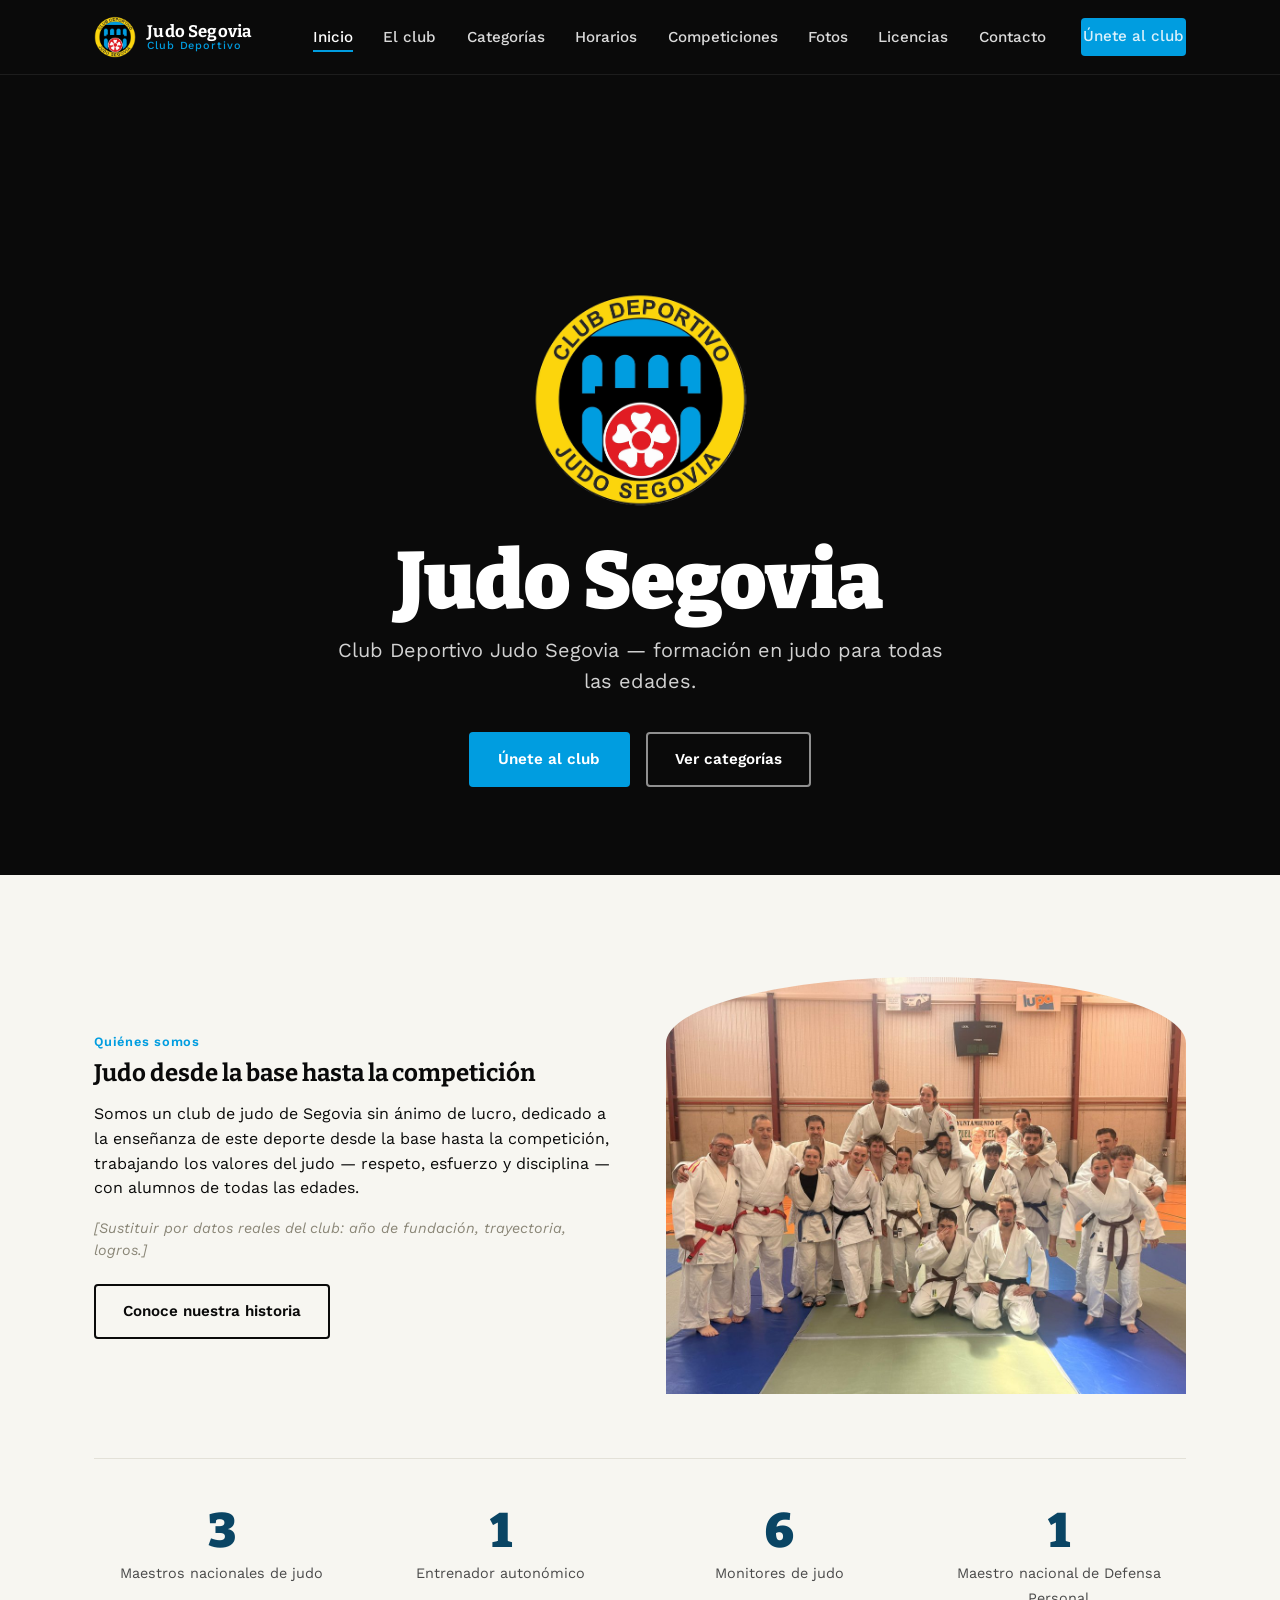
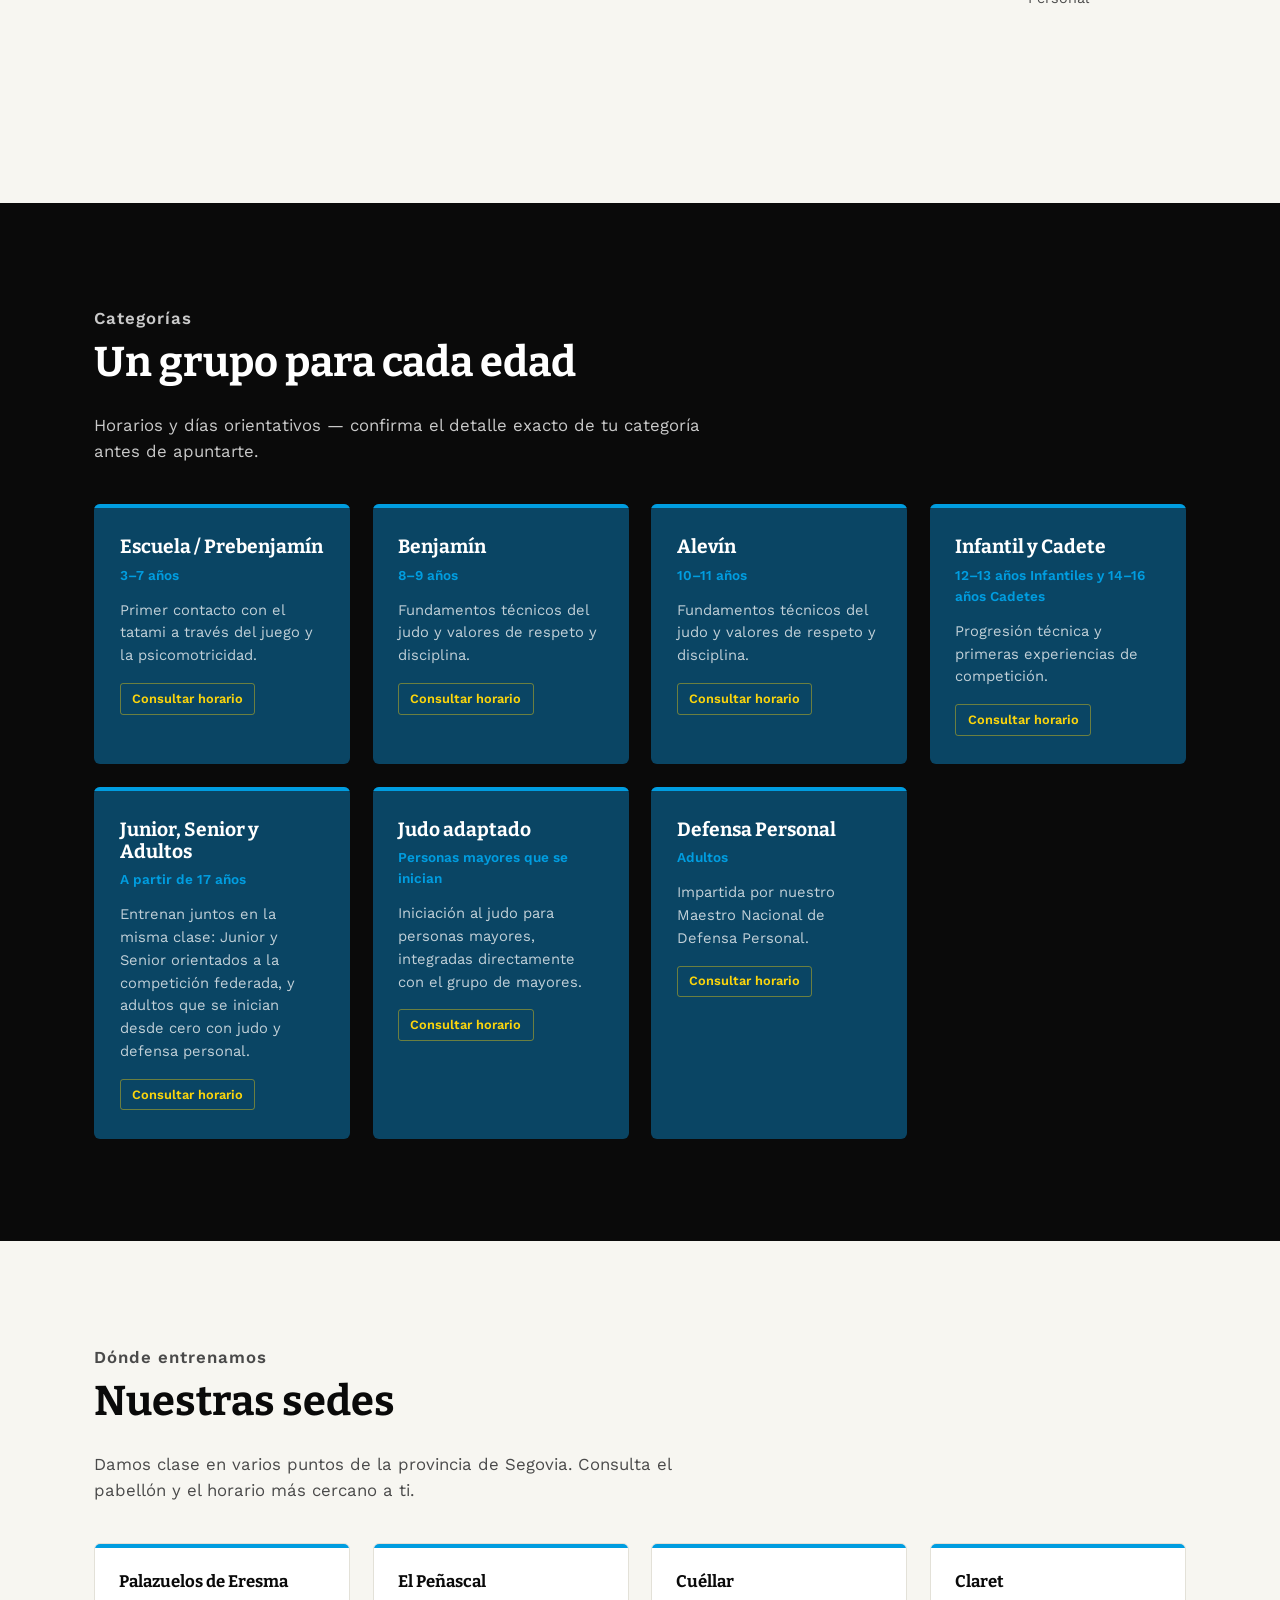
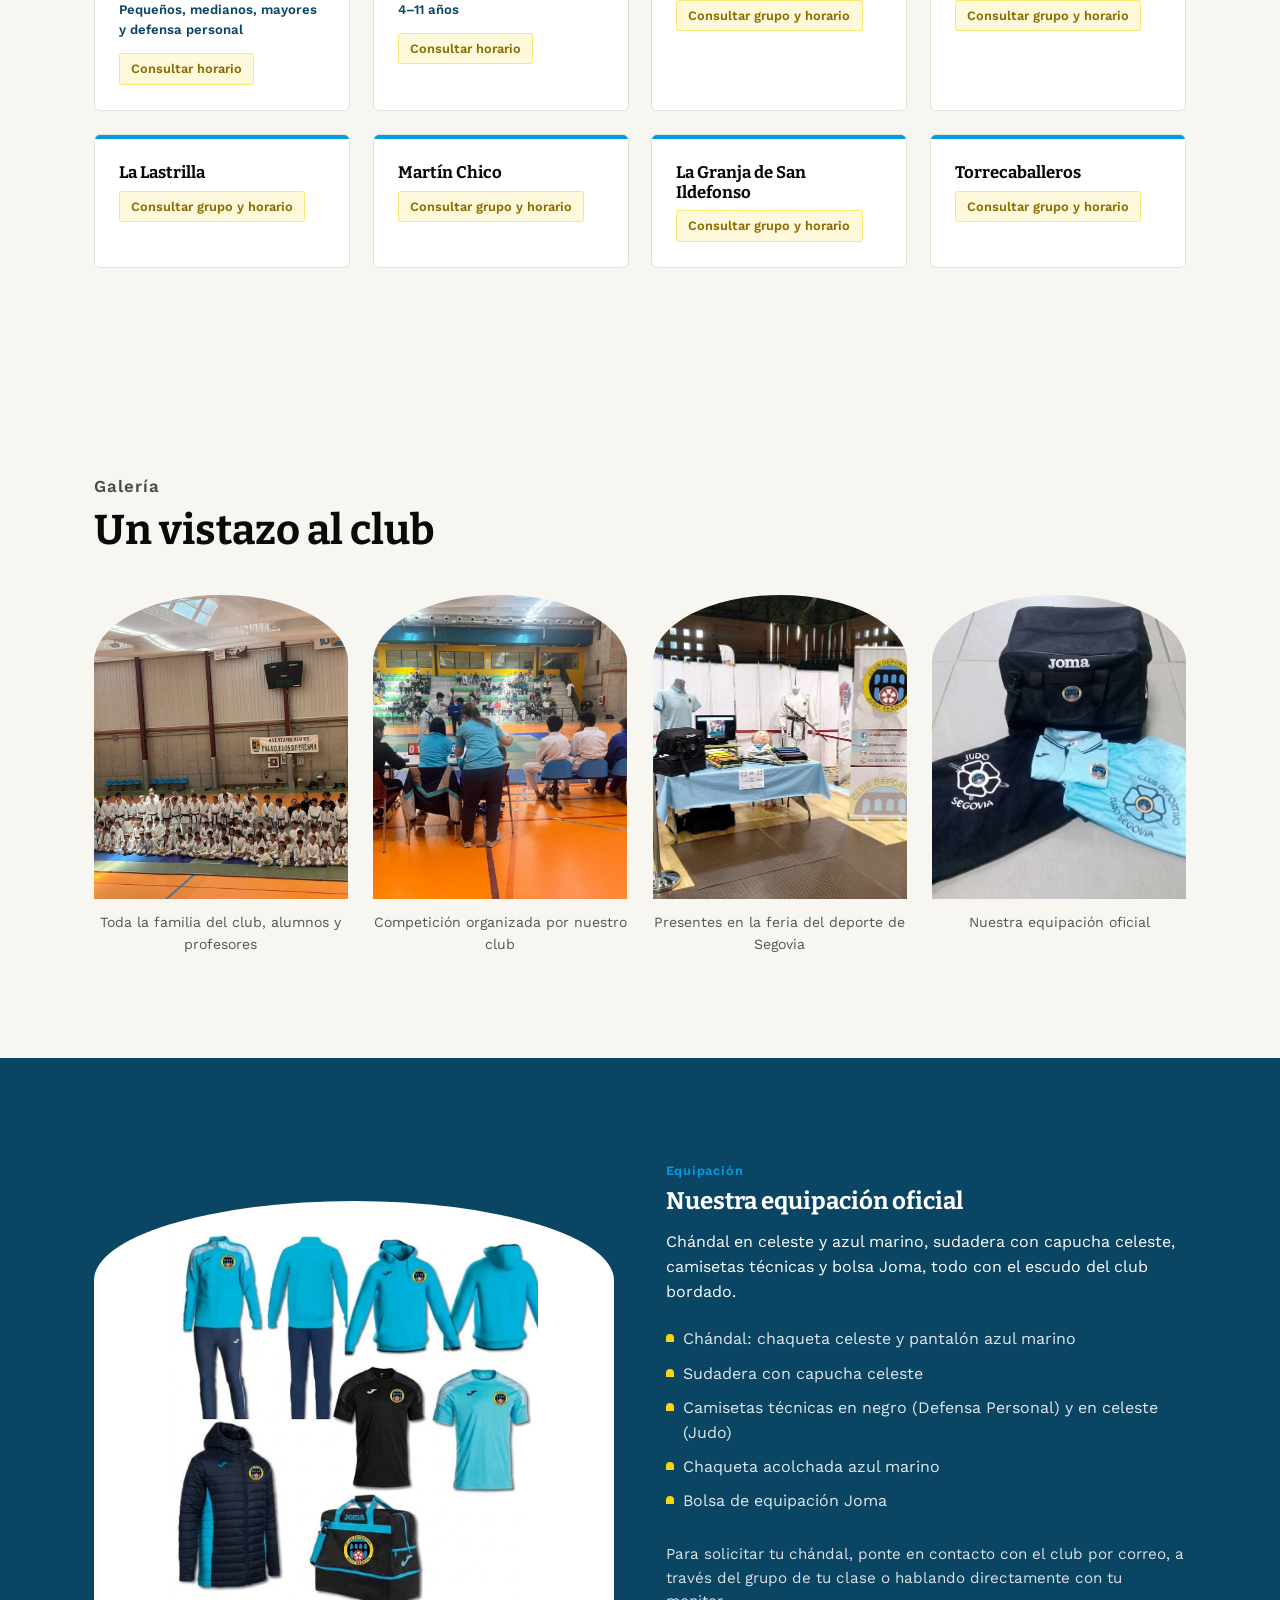
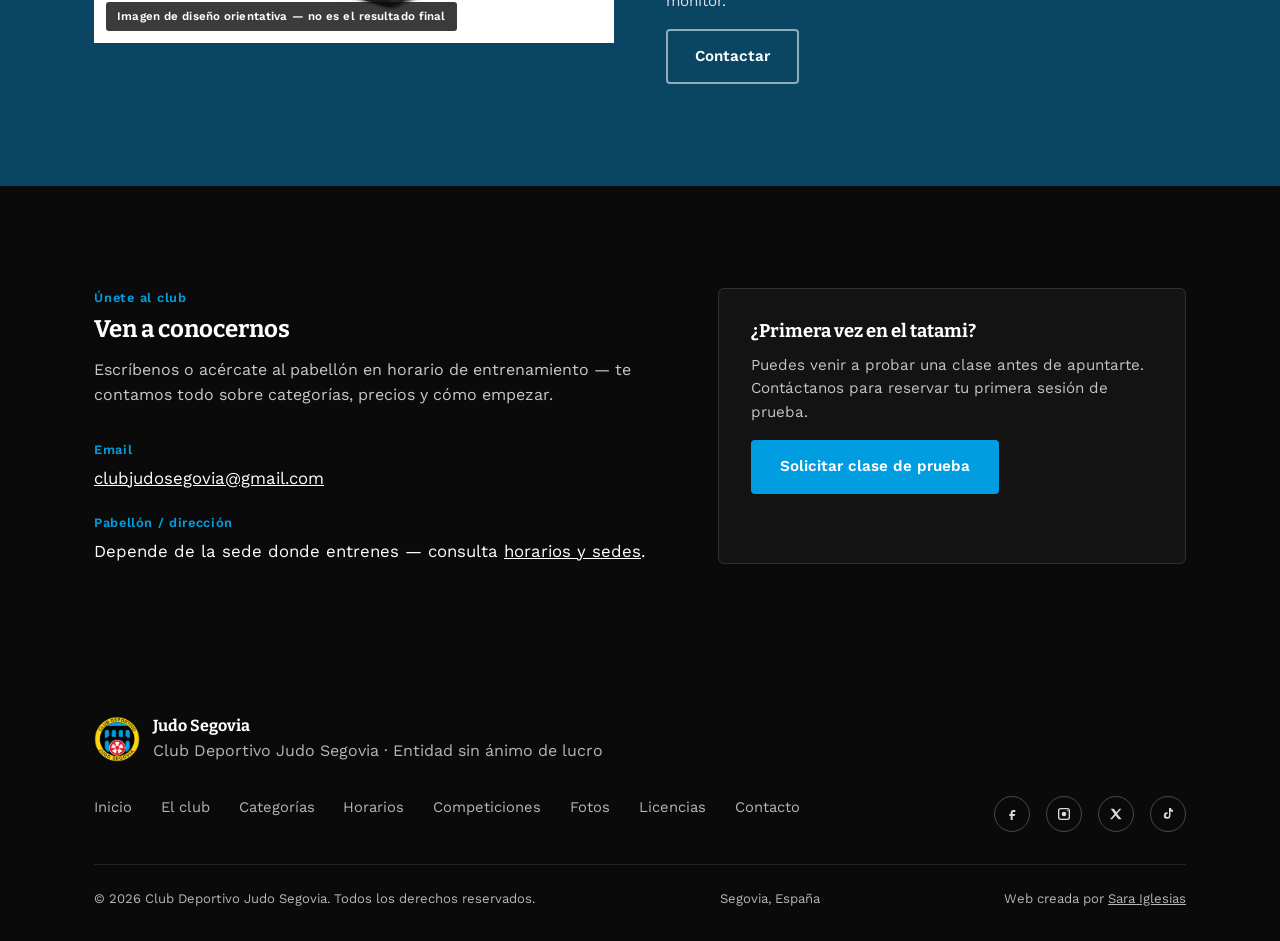
==== index.html @ 237336fc "Primer commit: subida inicial del proyecto" ====
<!doctype html>
<html lang="es">
<head>
<meta charset="UTF-8">
<meta name="viewport" content="width=device-width, initial-scale=1">
<title>Club Deportivo Judo Segovia</title>
<meta name="description" content="Club Deportivo Judo Segovia — formación en judo para todas las edades. Categorías, competiciones y contacto.">
<link rel="icon" type="image/png" href="img/escudo.png">
<link rel="stylesheet" href="css/styles.css">
</head>
<body>

<header class="site-header">
  <div class="container">
    <a href="index.html" class="brand">
      <img src="img/escudo.png" alt="Escudo Club Deportivo Judo Segovia">
      <span class="brand-name">Judo Segovia<small>Club Deportivo</small></span>
    </a>
    <nav class="main-nav" id="main-nav">
      <ul>
        <li><a href="index.html" class="is-active">Inicio</a></li>
        <li><a href="historia.html">El club</a></li>
        <li><a href="index.html#categorias">Categorías</a></li>
        <li><a href="horarios.html">Horarios</a></li>
        <li><a href="competiciones.html">Competiciones</a></li>
        <li><a href="fotos.html">Fotos</a></li>
        <li><a href="licencias.html">Licencias</a></li>
        <li><a href="index.html#contacto">Contacto</a></li>
      </ul>
      <div class="cta-row">
        <a href="index.html#contacto" class="btn btn-primary">Únete al club</a>
      </div>
    </nav>
    <button class="nav-toggle" aria-expanded="false" aria-controls="main-nav" aria-label="Abrir menú">
      <span></span><span></span><span></span>
    </button>
  </div>
</header>

<section class="hero">
  <div class="container">
    <div class="arch-row arch-row--hero">
      <span class="arch"></span><span class="arch"></span><span class="arch"></span>
      <span class="arch"></span><span class="arch"></span><span class="arch"></span><span class="arch"></span>
    </div>
    <img class="hero__crest" src="img/escudo.png" alt="logo Club Deportivo Judo Segovia">
    <h1>Judo Segovia</h1>
    <p class="hero__subtitle">Club Deportivo Judo Segovia — formación en judo para todas las edades.</p>
    <div class="cta-row">
      <a href="#contacto" class="btn btn-primary">Únete al club</a>
      <a href="#categorias" class="btn btn-outline">Ver categorías</a>
    </div>
  </div>
</section>

<section class="bg-paper">
  <div class="container">
    <div class="split">
      <div class="split__text">
        <p class="section-label">Quiénes somos</p>
        <h2>Judo desde la base hasta la competición</h2>
        <p>Somos un club de judo de Segovia sin ánimo de lucro, dedicado a la enseñanza de este deporte desde la base hasta la competición, trabajando los valores del judo — respeto, esfuerzo y disciplina — con alumnos de todas las edades.</p>
        <p style="color:#8a8677; font-size:.9rem;"><em>[Sustituir por datos reales del club: año de fundación, trayectoria, logros.]</em></p>
        <a href="historia.html" class="btn btn-outline-dark">Conoce nuestra historia</a>
      </div>
      <div class="split__media">
        <div class="media-frame">
          <img src="img/mayores.jpeg" alt="Grupo de judokas mayores (+17 años) del club en el tatami">
        </div>
      </div>
    </div>

    <div class="team-stats">
      <div class="team-stats__item">
        <span class="num">3</span>
        <span class="label">Maestros nacionales de judo</span>
      </div>
      <div class="team-stats__item">
        <span class="num">1</span>
        <span class="label">Entrenador autonómico</span>
      </div>
      <div class="team-stats__item">
        <span class="num">6</span>
        <span class="label">Monitores de judo</span>
      </div>
      <div class="team-stats__item">
        <span class="num">1</span>
        <span class="label">Maestro nacional de Defensa Personal</span>
      </div>
    </div>
  </div>
</section>

<div class="bg-paper" style="padding: 0 0 clamp(2rem,5vw,3.5rem);">
  <div class="arch-row arch-row--divider is-built">
    <span class="arch" style="--arch-color:var(--celeste)"></span><span class="arch" style="--arch-color:var(--celeste)"></span>
    <span class="arch" style="--arch-color:var(--celeste)"></span><span class="arch" style="--arch-color:var(--celeste)"></span>
    <span class="arch" style="--arch-color:var(--celeste)"></span><span class="arch" style="--arch-color:var(--celeste)"></span>
    <span class="arch" style="--arch-color:var(--celeste)"></span><span class="arch" style="--arch-color:var(--celeste)"></span>
    <span class="arch" style="--arch-color:var(--celeste)"></span><span class="arch" style="--arch-color:var(--celeste)"></span>
  </div>
</div>

<section class="bg-ink" id="categorias">
  <div class="container">
    <div class="section-head">
      <p class="section-label">Categorías</p>
      <h2>Un grupo para cada edad</h2>
      <p>Horarios y días orientativos — confirma el detalle exacto de tu categoría antes de apuntarte.</p>
    </div>
    <div class="cards-grid">
      <div class="card">
        <h3>Escuela / Prebenjamín</h3>
        <span class="age">3–7 años</span>
        <p>Primer contacto con el tatami a través del juego y la psicomotricidad.</p>
        <a href="horarios.html" class="schedule">Consultar horario</a>
      </div>
      <div class="card">
        <h3>Benjamín</h3>
        <span class="age">8–9 años</span>
        <p>Fundamentos técnicos del judo y valores de respeto y disciplina.</p>
        <a href="horarios.html" class="schedule">Consultar horario</a>
      </div>
      <div class="card">
        <h3>Alevín</h3>
        <span class="age">10–11 años</span>
        <p>Fundamentos técnicos del judo y valores de respeto y disciplina.</p>
        <a href="horarios.html" class="schedule">Consultar horario</a>
      </div>
      <div class="card">
        <h3>Infantil y Cadete</h3>
        <span class="age">12–13 años Infantiles y 14–16 años Cadetes</span>
        <p>Progresión técnica y primeras experiencias de competición.</p>
        <a href="horarios.html" class="schedule">Consultar horario</a>
      </div>
      <div class="card">
        <h3>Junior, Senior y Adultos</h3>
        <span class="age">A partir de 17 años</span>
        <p>Entrenan juntos en la misma clase: Junior y Senior orientados a la competición federada, y adultos que se inician desde cero con judo y defensa personal.</p>
        <a href="horarios.html" class="schedule">Consultar horario</a>
      </div>
      <div class="card">
        <h3>Judo adaptado</h3>
        <span class="age">Personas mayores que se inician</span>
        <p>Iniciación al judo para personas mayores, integradas directamente con el grupo de mayores.</p>
        <a href="horarios.html" class="schedule">Consultar horario</a>
      </div>
      <div class="card">
        <h3>Defensa Personal</h3>
        <span class="age">Adultos</span>
        <p>Impartida por nuestro Maestro Nacional de Defensa Personal.</p>
        <a href="horarios.html" class="schedule">Consultar horario</a>
      </div>
    </div>
  </div>
</section>

<section class="bg-paper" id="sedes">
  <div class="container">
    <div class="section-head">
      <p class="section-label">Dónde entrenamos</p>
      <h2>Nuestras sedes</h2>
      <p>Damos clase en varios puntos de la provincia de Segovia. Consulta el pabellón y el horario más cercano a ti.</p>
    </div>
    <div class="cards-grid">
      <div class="venue-card">
        <h3>Palazuelos de Eresma</h3>
        <span class="age">Pequeños, medianos, mayores y defensa personal</span>
        <a href="horarios.html" class="schedule schedule--light">Consultar horario</a>
      </div>
      <div class="venue-card">
        <h3>El Peñascal</h3>
        <span class="age">4–11 años </span>
        <a href="horarios.html" class="schedule schedule--light">Consultar horario</a>
      </div>
      <div class="venue-card">
        <h3>Cuéllar</h3>
        <a href="horarios.html" class="schedule schedule--light">Consultar grupo y horario</a>
      </div>
      <div class="venue-card">
        <h3>Claret</h3>
        <a href="horarios.html" class="schedule schedule--light">Consultar grupo y horario</a>
      </div>
      <div class="venue-card">
        <h3>La Lastrilla</h3>
        <a href="horarios.html" class="schedule schedule--light">Consultar grupo y horario</a>
      </div>
      <div class="venue-card">
        <h3>Martín Chico</h3>
        <a href="horarios.html" class="schedule schedule--light">Consultar grupo y horario</a>
      </div>
      <div class="venue-card">
        <h3>La Granja de San Ildefonso</h3>
        <a href="horarios.html" class="schedule schedule--light">Consultar grupo y horario</a>
      </div>
      <div class="venue-card">
        <h3>Torrecaballeros</h3>
        <a href="horarios.html" class="schedule schedule--light">Consultar grupo y horario</a>
      </div>
    </div>
  </div>
</section>

<section class="bg-paper">
  <div class="container">
    <div class="section-head">
      <p class="section-label">Galería</p>
      <h2>Un vistazo al club</h2>
    </div>
    <div class="gallery-grid">
      <div class="gallery-item">
        <figure>
          <div class="media-frame">
            <img src="img/familia.jpg" alt="Foto de familia con todos los alumnos y profesores del club en el tatami">
          </div>
          <figcaption>Toda la familia del club, alumnos y profesores</figcaption>
        </figure>
      </div>
      <div class="gallery-item">
        <figure>
          <div class="media-frame">
            <img src="img/competiciones.jpeg" alt="Competición de judo organizada por el club, con mesa de anotadores y competidores en el tatami">
          </div>
          <figcaption>Competición organizada por nuestro club</figcaption>
        </figure>
      </div>
      <div class="gallery-item">
        <figure>
          <div class="media-frame">
            <img src="img/stand.jpg" alt="Stand del Club Deportivo Judo Segovia en una feria de deporte">
          </div>
          <figcaption>Presentes en la feria del deporte de Segovia</figcaption>
        </figure>
      </div>
      <div class="gallery-item">
        <figure>
          <div class="media-frame">
            <img src="img/equipacion2.jpg" alt="Bolsa Joma, sudadera, polo y camiseta de la equipación oficial del club">
          </div>
          <figcaption>Nuestra equipación oficial</figcaption>
        </figure>
      </div>
    </div>
  </div>
</section>

<section class="bg-celeste-dark" id="equipacion">
  <div class="container">
    <div class="equipment">
      <div class="media-frame">
        <img src="img/equipacion.jpg" alt="Diseño orientativo de la equipación oficial del club: chándal, sudadera con capucha, camisetas, chaqueta acolchada y bolsa">
        <span class="media-badge">Imagen de diseño orientativa — no es el resultado final</span>
      </div>
      <div>
        <p class="section-label">Equipación</p>
        <h2>Nuestra equipación oficial</h2>
        <p>Chándal en celeste y azul marino, sudadera con capucha celeste, camisetas técnicas y bolsa Joma, todo con el escudo del club bordado.</p>
        <ul>
          <li>Chándal: chaqueta celeste y pantalón azul marino</li>
          <li>Sudadera con capucha celeste</li>
          <li>Camisetas técnicas en negro (Defensa Personal) y en celeste (Judo)</li>
          <li>Chaqueta acolchada azul marino</li>
          <li>Bolsa de equipación Joma</li>
        </ul>
        <p style="color:rgba(255,255,255,.85); font-size:.95rem;">Para solicitar tu chándal, ponte en contacto con el club por correo, a través del grupo de tu clase o hablando directamente con tu monitor.</p>
        <a href="#contacto" class="btn btn-outline">Contactar</a>
      </div>
    </div>
  </div>
</section>

<section class="bg-ink" id="contacto">
  <div class="container">
    <div class="contact-grid">
      <div>
        <p class="section-label">Únete al club</p>
        <h2>Ven a conocernos</h2>
        <p style="color:rgba(255,255,255,.78); margin-bottom:2rem;">Escríbenos o acércate al pabellón en horario de entrenamiento — te contamos todo sobre categorías, precios y cómo empezar.</p>
        <dl class="contact-list">
          <div>
            <dt>Email</dt>
            <dd><a href="mailto:clubjudosegovia@gmail.com">clubjudosegovia@gmail.com</a></dd>
          </div>
          <!--<div>
            <dt>Teléfono</dt>
            <dd><span class="placeholder-value">[añadir teléfono real]</span></dd>
          </div>-->
          <div>
            <dt>Pabellón / dirección</dt>
            <dd>Depende de la sede donde entrenes — consulta <a href="horarios.html">horarios y sedes</a>.</dd>
          </div>
        </dl>
      </div>
      <div class="contact-panel">
        <h3>¿Primera vez en el tatami?</h3>
        <p>Puedes venir a probar una clase antes de apuntarte. Contáctanos para reservar tu primera sesión de prueba.</p>
        <a href="mailto:clubjudosegovia@gmail.com?subject=Solicitud%20de%20clase%20de%20prueba" class="btn btn-primary">Solicitar clase de prueba</a>
      </div>
    </div>
  </div>
</section>

<footer class="site-footer">
  <div class="container">
    <div class="footer-top">
      <div class="footer-brand">
        <img src="img/escudo.png" alt="Escudo Club Deportivo Judo Segovia">
        <div>
          <strong>Judo Segovia</strong>
          <span>Club Deportivo Judo Segovia · Entidad sin ánimo de lucro</span>
        </div>
      </div>
      <nav class="footer-nav">
        <a href="index.html">Inicio</a>
        <a href="historia.html">El club</a>
        <a href="index.html#categorias">Categorías</a>
        <a href="horarios.html">Horarios</a>
        <a href="competiciones.html">Competiciones</a>
        <a href="fotos.html">Fotos</a>
        <a href="licencias.html">Licencias</a>
        <a href="index.html#contacto">Contacto</a>
      </nav>
      <div class="footer-social">
        <a href="https://www.facebook.com/judosegovia/?locale=es_ES" aria-label="Facebook" target="_blank" rel="noopener">
          <svg viewBox="0 0 24 24"><path d="M14 9h3V6h-3c-2.2 0-4 1.8-4 4v2H8v3h2v6h3v-6h3l1-3h-4v-2c0-.6.4-1 1-1Z"/></svg>
        </a>
        <a href="https://www.instagram.com/judoclubsegovia/" aria-label="Instagram" target="_blank" rel="noopener">
          <svg viewBox="0 0 24 24"><path d="M12 8.5a3.5 3.5 0 1 0 0 7 3.5 3.5 0 0 0 0-7ZM7 3h10a4 4 0 0 1 4 4v10a4 4 0 0 1-4 4H7a4 4 0 0 1-4-4V7a4 4 0 0 1 4-4Zm0 2a2 2 0 0 0-2 2v10a2 2 0 0 0 2 2h10a2 2 0 0 0 2-2V7a2 2 0 0 0-2-2H7Zm10.2 1.3a1 1 0 1 1 0 2 1 1 0 0 1 0-2Z"/></svg>
        </a>
        <a href="#" aria-label="X (Twitter)" title="[añadir enlace real de X]">
          <svg viewBox="0 0 24 24"><path d="M4 4h4.6l4 5.4L17 4h3l-6.4 7.6L20.4 20h-4.6l-4.4-5.9L6 20H3l6.8-8.1L4 4Z"/></svg>
        </a>
        <a href="#" aria-label="TikTok" title="[añadir enlace real de TikTok]">
          <svg viewBox="0 0 24 24"><path d="M14 3h2.5c.2 1.6 1.4 2.9 3 3.2V9c-1.4 0-2.7-.4-3.8-1.1v6.4a5 5 0 1 1-4.3-5v2.6a2.4 2.4 0 1 0 2.1 2.4V3Z"/></svg>
        </a>
      </div>
    </div>
    <div class="footer-bottom">
      <span>&copy; 2026 Club Deportivo Judo Segovia. Todos los derechos reservados.</span>
      <span>Segovia, España</span>
      <span>Web creada por <a href="https://www.linkedin.com/in/sara-iglesias-de-lucas-a85a47242/" target="_blank" rel="noopener">Sara Iglesias</a></span>
    </div>
  </div>
</footer>

<script src="js/main.js"></script>
</body>
</html>
---- css/styles.css ----
/* ==========================================================================
    Club Deportivo Judo Segovia — hoja de estilos
   ========================================================================== */

@import url('https://fonts.googleapis.com/css2?family=Bitter:wght@500;700;900&family=Work+Sans:wght@400;500;600&display=swap');

:root {
  --ink: #0A0A0A;
  --celeste: #009DE0;
  --celeste-dark: #0A4564;
  --gold: #FCD50C;
  --red: #E11C23;
  --paper: #F7F6F1;
  --white: #FFFFFF;

  --font-head: 'Bitter', Georgia, serif;
  --font-body: 'Work Sans', -apple-system, Segoe UI, sans-serif;

  --container: 1140px;
  --gap: clamp(1.5rem, 4vw, 4rem);
}

* { box-sizing: border-box; }
html { scroll-behavior: smooth; }

body {
  margin: 0;
  font-family: var(--font-body);
  color: var(--ink);
  background: var(--paper);
  line-height: 1.55;
  -webkit-font-smoothing: antialiased;
}

img { max-width: 100%; display: block; }

h1, h2, h3 {
  font-family: var(--font-head);
  font-weight: 700;
  line-height: 1.15;
  margin: 0 0 .6em;
}

p { margin: 0 0 1em; }

a { color: inherit; }

.container {
  width: 100%;
  max-width: var(--container);
  margin: 0 auto;
  padding: 0 1.5rem;
}

.visually-hidden {
  position: absolute;
  width: 1px; height: 1px;
  overflow: hidden;
  clip: rect(0 0 0 0);
  white-space: nowrap;
}

section { padding: clamp(3.5rem, 8vw, 6.5rem) 0; }

.section-label {
  font-family: var(--font-body);
  font-weight: 600;
  font-size: .8rem;
  letter-spacing: .06em;
  color: var(--celeste);
  margin: 0 0 .5rem;
}
.bg-ink .section-label { color: var(--celeste); }

.section-head {
  max-width: 640px;
  margin-bottom: 2.5rem;
}
.section-head h2 { font-size: clamp(1.9rem, 3.4vw, 2.6rem); }
.section-head p { color: #4a4a4a; font-size: 1.05rem; }
.bg-ink .section-head p, .bg-celeste-dark .section-head p { color: rgba(255,255,255,.78); }

/* ---------- Backgrounds ---------- */
.bg-ink { background: var(--ink); color: var(--white); }
.bg-paper { background: var(--paper); color: var(--ink); }
.bg-celeste-dark { background: var(--celeste-dark); color: var(--white); }

/* ---------- Buttons ---------- */
.btn {
  display: inline-flex;
  align-items: center;
  justify-content: center;
  gap: .5rem;
  font-family: var(--font-body);
  font-weight: 600;
  font-size: .95rem;
  padding: .85rem 1.7rem;
  border-radius: 4px;
  border: 2px solid transparent;
  text-decoration: none;
  cursor: pointer;
  transition: background-color .2s ease, color .2s ease, border-color .2s ease;
}
.btn-primary {
  background: var(--celeste);
  color: var(--white);
}
.btn-primary:hover { background: #0086c2; }

.btn-outline {
  background: transparent;
  border-color: rgba(255,255,255,.55);
  color: var(--white);
}
.btn-outline:hover { border-color: var(--white); background: rgba(255,255,255,.08); }

.btn-outline-dark {
  background: transparent;
  border-color: var(--ink);
  color: var(--ink);
}
.btn-outline-dark:hover { background: var(--ink); color: var(--white); }

.cta-row {
  display: flex;
  gap: 1rem;
  flex-wrap: wrap;
}

/* ==========================================================================
    Header
   ========================================================================== */
.site-header {
  position: sticky;
  top: 0;
  z-index: 100;
  background: var(--ink);
  border-bottom: 1px solid rgba(255,255,255,.08);
}
.site-header .container {
  display: flex;
  align-items: center;
  justify-content: space-between;
  height: 74px;
}
.brand {
  display: flex;
  align-items: center;
  gap: .7rem;
  text-decoration: none;
  color: var(--white);
}
.brand img { width: 42px; height: 42px; }
.brand-name {
  font-family: var(--font-head);
  font-weight: 700;
  font-size: 1.05rem;
  line-height: 1.1;
  letter-spacing: .01em;
}
.brand-name small {
  display: block;
  font-family: var(--font-body);
  font-weight: 500;
  font-size: .68rem;
  color: var(--celeste);
  letter-spacing: .08em;
}

.main-nav { display: flex; align-items: center; gap: 2.2rem; }
.main-nav ul {
  display: flex;
  gap: 1.9rem;
  list-style: none;
  margin: 0; padding: 0;
}
.main-nav a {
  text-decoration: none;
  color: rgba(255,255,255,.85);
  font-weight: 500;
  font-size: .95rem;
  padding: .3rem 0;
  border-bottom: 2px solid transparent;
  transition: color .2s ease, border-color .2s ease;
}
.main-nav a:hover, .main-nav a.is-active { color: var(--white); border-color: var(--celeste); }

.nav-toggle {
  display: none;
  flex-direction: column;
  justify-content: center;
  gap: 5px;
  width: 40px; height: 40px;
  background: transparent;
  border: none;
  cursor: pointer;
}
.nav-toggle span {
  display: block;
  width: 24px; height: 2px;
  background: var(--white);
  transition: transform .25s ease, opacity .25s ease;
}
.nav-toggle[aria-expanded="true"] span:nth-child(1) { transform: translateY(7px) rotate(45deg); }
.nav-toggle[aria-expanded="true"] span:nth-child(2) { opacity: 0; }
.nav-toggle[aria-expanded="true"] span:nth-child(3) { transform: translateY(-7px) rotate(-45deg); }

@media (max-width: 860px) {
  .main-nav {
    position: fixed;
    inset: 74px 0 0 0;
    background: var(--ink);
    flex-direction: column;
    align-items: stretch;
    padding: 1rem 1.5rem 2rem;
    transform: translateY(-8px);
    opacity: 0;
    visibility: hidden;
    transition: opacity .2s ease, transform .2s ease, visibility .2s;
  }
  .main-nav.is-open { opacity: 1; transform: translateY(0); visibility: visible; }
  .main-nav ul { flex-direction: column; gap: 0; }
  .main-nav li { border-bottom: 1px solid rgba(255,255,255,.08); }
  .main-nav a { display: block; padding: 1rem 0; }
  .main-nav .cta-row { margin-top: 1.2rem; }
  .nav-toggle { display: flex; }
}

/* ==========================================================================
    Arch motif — aqueduct arches
   ========================================================================== */
.arch-row {
  display: flex;
  justify-content: center;
  align-items: flex-end;
  gap: clamp(4px, 1vw, 10px);
}
.arch {
  --arch-w: 46px;
  width: var(--arch-w);
  display: flex;
  flex-direction: column;
  align-items: center;
  transform: scaleY(0);
  transform-origin: bottom center;
  transition: transform .5s cubic-bezier(.22,.85,.32,1);
}
.arch__dome {
  width: 100%;
  height: calc(var(--arch-w) / 2);
  background: var(--arch-color, var(--celeste));
  border-radius: 999px 999px 0 0;
  flex-shrink: 0;
}
.arch__body {
  width: 100%;
  flex: 1;
  background: var(--arch-color, var(--celeste));
}

.arch-row--hero { height: clamp(70px, 12vw, 110px); margin-bottom: 2.5rem; }
.arch-row--hero .arch { --arch-w: clamp(34px, 6vw, 58px); }

.arch-row--divider { height: 34px; }
.arch-row--divider .arch { --arch-w: 22px; }

.arch-row.is-built .arch { transform: scaleY(1); }
.arch-row.is-built .arch:nth-child(1) { transition-delay: .04s; }
.arch-row.is-built .arch:nth-child(2) { transition-delay: .1s; }
.arch-row.is-built .arch:nth-child(3) { transition-delay: .16s; }
.arch-row.is-built .arch:nth-child(4) { transition-delay: .22s; }
.arch-row.is-built .arch:nth-child(5) { transition-delay: .28s; }
.arch-row.is-built .arch:nth-child(6) { transition-delay: .34s; }
.arch-row.is-built .arch:nth-child(7) { transition-delay: .4s; }
.arch-row.is-built .arch:nth-child(8) { transition-delay: .46s; }

@media (prefers-reduced-motion: reduce) {
  .arch { transition: none; transform: scaleY(1); }
}

/* ==========================================================================
    Page hero (sub-pages)
   ========================================================================== */
.page-hero {
  background: var(--ink);
  color: var(--white);
  padding: clamp(3rem, 8vw, 5rem) 0 clamp(2.5rem, 6vw, 3.5rem);
  text-align: center;
}
.page-hero .eyebrow {
  color: var(--celeste);
  font-weight: 600;
  font-size: .85rem;
  letter-spacing: .05em;
  margin-bottom: .5rem;
}
.page-hero h1 { font-size: clamp(2.3rem, 5vw, 3.4rem); }
.page-hero p { max-width: 560px; margin-inline: auto; color: rgba(255,255,255,.78); font-size: 1.1rem; }

/* ==========================================================================
    Hero (home)
   ========================================================================== */
.hero {
  background: var(--ink);
  color: var(--white);
  padding: clamp(2.5rem, 6vw, 4rem) 0 clamp(3.5rem, 8vw, 5.5rem);
  text-align: center;
  overflow: hidden;
}
.hero__crest { width: clamp(150px, 22vw, 220px); margin: 0 auto 1.6rem; }
.hero h1 {
  font-size: clamp(2.8rem, 7vw, 5rem);
  font-weight: 900;
  margin-bottom: .5rem;
}
.hero__subtitle {
  font-family: var(--font-body);
  font-size: clamp(1.05rem, 2vw, 1.25rem);
  color: rgba(255,255,255,.82);
  max-width: 620px;
  margin: 0 auto 2.2rem;
}
.hero .cta-row { justify-content: center; }

/* ==========================================================================
    Quiénes somos / two-column content sections
   ========================================================================== */
.split {
  display: grid;
  grid-template-columns: 1fr 1fr;
  gap: var(--gap);
  align-items: center;
}
.split--reverse .split__media { order: 2; }
.split--reverse .split__text { order: 1; }

.split__text .btn { margin-top: .5rem; }

.media-frame {
  position: relative;
  border-radius: 50% 50% 4px 4px / 16% 16% 0 0;
  overflow: hidden;
  background: var(--celeste-dark);
  aspect-ratio: 4/3.2;
  display: flex;
  align-items: center;
  justify-content: center;
}
.media-frame img { width: 100%; height: 100%; object-fit: cover; }

.media-placeholder {
  width: 100%; height: 100%;
  display: flex;
  flex-direction: column;
  align-items: center;
  justify-content: center;
  gap: .6rem;
  padding: 2rem;
  text-align: center;
  color: rgba(255,255,255,.9);
  background: linear-gradient(160deg, var(--celeste-dark), #06304a);
}
.media-placeholder svg { width: 46px; height: 46px; opacity: .85; }
.media-placeholder span {
  font-family: var(--font-body);
  font-size: .82rem;
  font-weight: 500;
  letter-spacing: .02em;
  color: rgba(255,255,255,.7);
  max-width: 220px;
}

@media (max-width: 860px) {
  .split { grid-template-columns: 1fr; }
  .split--reverse .split__media, .split--reverse .split__text { order: initial; }
}

.team-stats {
  display: grid;
  grid-template-columns: repeat(4, 1fr);
  gap: 1.5rem;
  margin-top: clamp(2.5rem, 5vw, 4rem);
  padding-top: clamp(2rem, 4vw, 3rem);
  border-top: 1px solid #e3e1d8;
  text-align: center;
}
.team-stats__item .num {
  display: block;
  font-family: var(--font-head);
  font-weight: 900;
  font-size: clamp(2.2rem, 4vw, 3rem);
  color: var(--celeste-dark);
  line-height: 1;
  margin-bottom: .4rem;
}
.team-stats__item .label {
  font-size: .9rem;
  color: #4a4a4a;
}
@media (max-width: 860px) {
  .team-stats { grid-template-columns: repeat(2, 1fr); }
}
@media (max-width: 600px) {
  .team-stats { grid-template-columns: 1fr; gap: 1.8rem; }
}

/* ==========================================================================
    Categorías
   ========================================================================== */
.cards-grid {
  display: grid;
  grid-template-columns: repeat(auto-fit, minmax(240px, 1fr));
  gap: 1.4rem;
}
.card {
  background: var(--celeste-dark);
  border-radius: 6px;
  padding: 1.8rem 1.6rem;
  position: relative;
  overflow: hidden;
}
.card::before {
  content: "";
  position: absolute;
  top: 0; left: 0; right: 0;
  height: 4px;
  background: var(--celeste);
}
.card h3 {
  font-size: 1.2rem;
  margin-top: .2rem;
  margin-bottom: .4rem;
}
.card .age { color: var(--celeste); font-weight: 600; font-size: .85rem; margin-bottom: .8rem; display:block; }
.card p { color: rgba(255,255,255,.75); font-size: .92rem; margin-bottom: 0; }
.card .schedule {
  display: inline-block;
  margin-top: 1rem;
  font-size: .8rem;
  font-weight: 600;
  color: var(--gold);
  border: 1px solid rgba(252,213,12,.4);
  padding: .3rem .7rem;
  border-radius: 3px;
  text-decoration: none;
  transition: background-color .2s ease, color .2s ease;
}
.card .schedule:hover { background: rgba(252,213,12,.16); }

/* ---------- Sedes (venue cards, light theme) ---------- */
.venue-card {
  background: var(--white);
  border: 1px solid #e3e1d8;
  border-radius: 6px;
  padding: 1.6rem 1.5rem;
  position: relative;
  overflow: hidden;
}
.venue-card::before {
  content: "";
  position: absolute;
  top: 0; left: 0; right: 0;
  height: 4px;
  background: var(--celeste);
}
.venue-card h3 { font-size: 1.05rem; margin-top: .2rem; margin-bottom: .5rem; }
.venue-card .age {
  display: block;
  color: var(--celeste-dark);
  font-weight: 600;
  font-size: .82rem;
  margin-bottom: .8rem;
}
.schedule--light {
  display: inline-block;
  font-size: .8rem;
  font-weight: 600;
  color: #8a6d00;
  background: rgba(252,213,12,.14);
  border: 1px solid rgba(252,213,12,.5);
  padding: .3rem .7rem;
  border-radius: 3px;
  text-decoration: none;
  transition: background-color .2s ease;
}
.schedule--light:hover { background: rgba(252,213,12,.26); }

/* ---------- Equipo técnico ---------- */
.team-grid {
  display: grid;
  grid-template-columns: repeat(auto-fit, minmax(220px, 1fr));
  gap: 1.6rem;
}
.team-card {
  background: var(--white);
  border: 1px solid #e3e1d8;
  border-radius: 6px;
  padding: 2rem 1.6rem 1.8rem;
  text-align: center;
}
.team-avatar {
  width: 60px;
  height: 60px;
  margin: 0 auto .9rem;
  border-radius: 50%;
  background: var(--celeste-dark);
  color: var(--white);
  display: flex;
  align-items: center;
  justify-content: center;
}
.team-avatar svg { width: 26px; height: 26px; }
.team-count {
  display: block;
  font-family: var(--font-head);
  font-weight: 900;
  font-size: 1.6rem;
  color: var(--celeste-dark);
  margin-bottom: .2rem;
}
.team-card h3 { font-size: 1.05rem; margin-bottom: .4rem; }
.team-card h3.team-title--no-count { margin-top: .3rem; }
.team-card p { font-size: .9rem; color: #555; margin-bottom: .3rem; }

/* ==========================================================================
    Galería
   ========================================================================== */
.gallery-grid {
  display: grid;
  grid-template-columns: repeat(auto-fit, minmax(220px, 1fr));
  gap: 1.6rem;
}
.gallery-item figure { margin: 0; }
.gallery-item .media-frame { aspect-ratio: 3/3.6; border-radius: 50% 50% 4px 4px / 22% 22% 0 0; }
.gallery-item figcaption {
  margin-top: .8rem;
  font-size: .88rem;
  color: #555;
  text-align: center;
}
@media (max-width: 860px) {
  .gallery-grid { grid-template-columns: 1fr; max-width: 380px; margin-inline: auto; }
}

/* ==========================================================================
    Equipación
   ========================================================================== */
.equipment {
  display: grid;
  grid-template-columns: 1fr 1fr;
  gap: var(--gap);
  align-items: center;
}
.equipment .media-frame {
  aspect-ratio: 4/3.4;
  border-radius: 50% 50% 4px 4px / 18% 18% 0 0;
  background: var(--white);
}
.equipment .media-frame img { object-fit: contain; padding: 2rem; }
.media-badge {
  position: absolute;
  left: 12px;
  bottom: 12px;
  background: rgba(10,10,10,.8);
  color: var(--white);
  font-size: .72rem;
  font-weight: 600;
  letter-spacing: .01em;
  padding: .35rem .7rem;
  border-radius: 3px;
  max-width: calc(100% - 24px);
}
.equipment ul {
  list-style: none;
  margin: 1.4rem 0 1.8rem;
  padding: 0;
  display: grid;
  gap: .6rem;
}
.equipment li {
  display: flex;
  align-items: baseline;
  gap: .6rem;
  color: rgba(255,255,255,.88);
}
.equipment li::before {
  content: "";
  width: 8px; height: 8px;
  border-radius: 50% 50% 0 0;
  background: var(--gold);
  flex-shrink: 0;
  transform: translateY(-2px);
}
@media (max-width: 860px) { .equipment { grid-template-columns: 1fr; } }

/* ==========================================================================
    Contacto
   ========================================================================== */
.contact-grid {
  display: grid;
  grid-template-columns: 1.1fr .9fr;
  gap: var(--gap);
}
.contact-list { list-style: none; margin: 0; padding: 0; display: grid; gap: 1.4rem; }
.contact-list dt {
  font-size: .8rem;
  font-weight: 600;
  letter-spacing: .05em;
  color: var(--celeste);
  margin-bottom: .3rem;
}
.contact-list dd { margin: 0; font-size: 1.05rem; }
.placeholder-value {
  color: rgba(255,255,255,.5);
  font-style: italic;
}
.contact-panel {
  background: rgba(255,255,255,.04);
  border: 1px solid rgba(255,255,255,.12);
  border-radius: 6px;
  padding: 2rem;
}
.contact-panel h3 { font-size: 1.15rem; }
.contact-panel p { color: rgba(255,255,255,.75); font-size: .95rem; }
@media (max-width: 860px) { .contact-grid { grid-template-columns: 1fr; } }

/* ==========================================================================
    Valores (historia.html)
   ========================================================================== */
.values-grid {
  display: grid;
  grid-template-columns: repeat(auto-fit, minmax(220px, 1fr));
  gap: 1.6rem;
}
.value-card {
  padding: 1.6rem 0 0;
  border-top: 3px solid var(--celeste);
}
.value-card .value-index {
  font-family: var(--font-head);
  font-size: .85rem;
  color: var(--celeste);
  font-weight: 700;
  margin-bottom: .5rem;
  display: block;
}
.value-card h3 { font-size: 1.15rem; margin-bottom: .4rem; }
.value-card p { color: #4a4a4a; font-size: .93rem; margin-bottom: 0; }

.timeline {
  border-left: 2px solid #ddd9cb;
  padding-left: 1.6rem;
  display: grid;
  gap: 1.8rem;
  margin: 0 0 clamp(2.5rem, 5vw, 4rem);
}
.timeline li { list-style: none; position: relative; }
.timeline li::before {
  content: "";
  position: absolute;
  left: -1.68rem;
  top: .35rem;
  width: 10px; height: 10px;
  background: var(--celeste);
  border-radius: 50%;
}
.timeline .year { color: var(--celeste-dark); font-weight: 600; font-size: .85rem; }
.timeline h3 { font-size: 1.05rem; margin: .2rem 0 .3rem; }
.timeline p { font-size: .93rem; margin: 0; }

.history-photos {
  display: grid;
  grid-template-columns: repeat(auto-fit, minmax(240px, 1fr));
  gap: 1.6rem;
  max-width: 700px;
}
.history-photo { margin: 0; }
.history-photo figcaption {
  margin-top: .8rem;
  font-size: .88rem;
  color: #555;
  text-align: center;
}
.media-frame--dark { background: var(--ink); }
.media-frame--dark img { object-fit: contain; padding: 1.6rem; }
.media-frame--square { aspect-ratio: 1/1 !important; border-radius: 50% 50% 4px 4px / 26% 26% 0 0; }

/* ==========================================================================
    Horarios
   ========================================================================== */
.venue-block { margin-bottom: 2.6rem; }
.venue-block:last-child { margin-bottom: 0; }
.venue-block h3 { font-size: 1.2rem; margin-bottom: .2rem; }
.venue-block .venue-meta {
  display: block;
  color: #8a8677;
  font-size: .85rem;
  margin-bottom: 1rem;
}
.schedule-table {
  width: 100%;
  border-collapse: collapse;
  font-size: .95rem;
}
.schedule-table th, .schedule-table td {
  text-align: left;
  padding: .8rem 1rem;
  border-bottom: 1px solid #e3e1d8;
}
.schedule-table th {
  color: var(--celeste-dark);
  font-weight: 600;
  font-size: .78rem;
  letter-spacing: .04em;
}
.schedule-table tbody tr:hover { background: rgba(0,0,0,.02); }

/* ==========================================================================
    Competiciones
   ========================================================================== */
.results-table {
  width: 100%;
  border-collapse: collapse;
  font-size: .95rem;
}
.results-table th, .results-table td {
  text-align: left;
  padding: .9rem 1rem;
  border-bottom: 1px solid rgba(255,255,255,.12);
}
.results-table th {
  color: var(--celeste);
  font-weight: 600;
  font-size: .8rem;
  letter-spacing: .04em;
  text-transform: none;
}
.results-table tbody tr:hover { background: rgba(255,255,255,.03); }
.results-table tbody tr.row-hidden { display: none; }

.event-card {
  background: var(--paper);
  border: 1px solid #e3e1d8;
  border-radius: 6px;
  padding: 1.5rem 1.6rem;
  display: flex;
  gap: 1.2rem;
  align-items: flex-start;
}
.event-date {
  flex-shrink: 0;
  width: 64px;
  text-align: center;
  background: var(--ink);
  color: var(--white);
  border-radius: 4px;
  padding: .6rem .4rem;
  font-family: var(--font-head);
}
.event-date .day { font-size: 1.4rem; font-weight: 700; display: block; line-height: 1; }
.event-date .month { font-size: .7rem; letter-spacing: .05em; color: var(--celeste); }
.event-card h3 { font-size: 1.05rem; margin-bottom: .3rem; }
.event-card p { margin-bottom: 0; color: #555; font-size: .9rem; }
.event-list { display: grid; gap: 1.2rem; }

.callout {
  border: 1px dashed rgba(255,255,255,.3);
  border-radius: 6px;
  padding: 1.2rem 1.4rem;
  font-size: .9rem;
  color: rgba(255,255,255,.75);
}
.bg-paper .callout { border-color: #c9c6ba; color: #555; }

/* ==========================================================================
    Footer
   ========================================================================== */
.site-footer {
  background: var(--ink);
  color: rgba(255,255,255,.7);
  padding: 3rem 0 2rem;
}
.footer-top {
  display: flex;
  justify-content: space-between;
  align-items: flex-start;
  gap: 2rem;
  flex-wrap: wrap;
  padding-bottom: 2rem;
  border-bottom: 1px solid rgba(255,255,255,.1);
  margin-bottom: 1.5rem;
}
.footer-brand { display: flex; align-items: center; gap: .8rem; }
.footer-brand img { width: 46px; height: 46px; }
.footer-brand strong { display: block; color: var(--white); font-family: var(--font-head); }
.footer-nav { display: flex; gap: 1.8rem; flex-wrap: wrap; }
.footer-nav a { text-decoration: none; color: rgba(255,255,255,.7); font-size: .92rem; }
.footer-nav a:hover { color: var(--white); }
.footer-social { display: flex; gap: 1rem; }
.footer-social a {
  width: 36px; height: 36px;
  border: 1px solid rgba(255,255,255,.25);
  border-radius: 50%;
  display: flex;
  align-items: center;
  justify-content: center;
  text-decoration: none;
}
.footer-social svg { width: 16px; height: 16px; fill: rgba(255,255,255,.85); }
.footer-bottom {
  display: flex;
  justify-content: space-between;
  gap: 1rem;
  flex-wrap: wrap;
  font-size: .82rem;
}
.footer-bottom a { text-decoration: underline; }
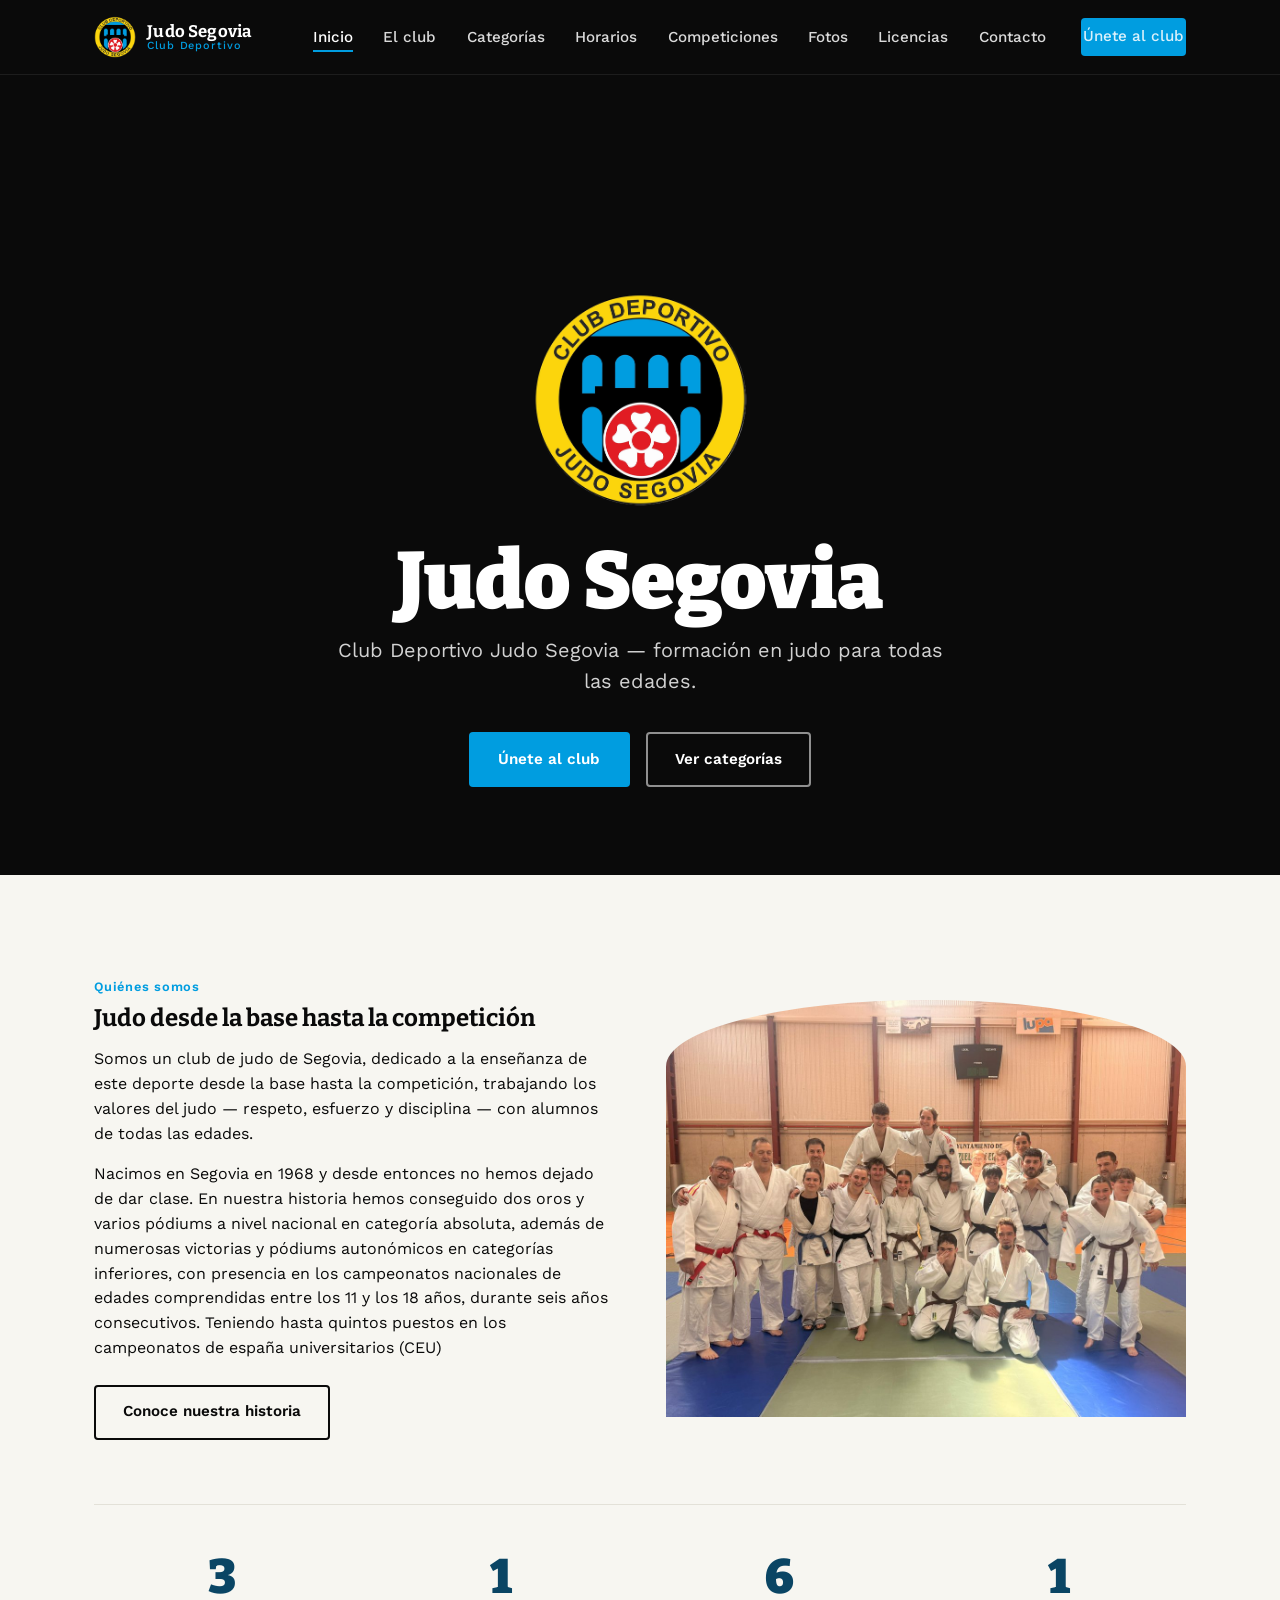
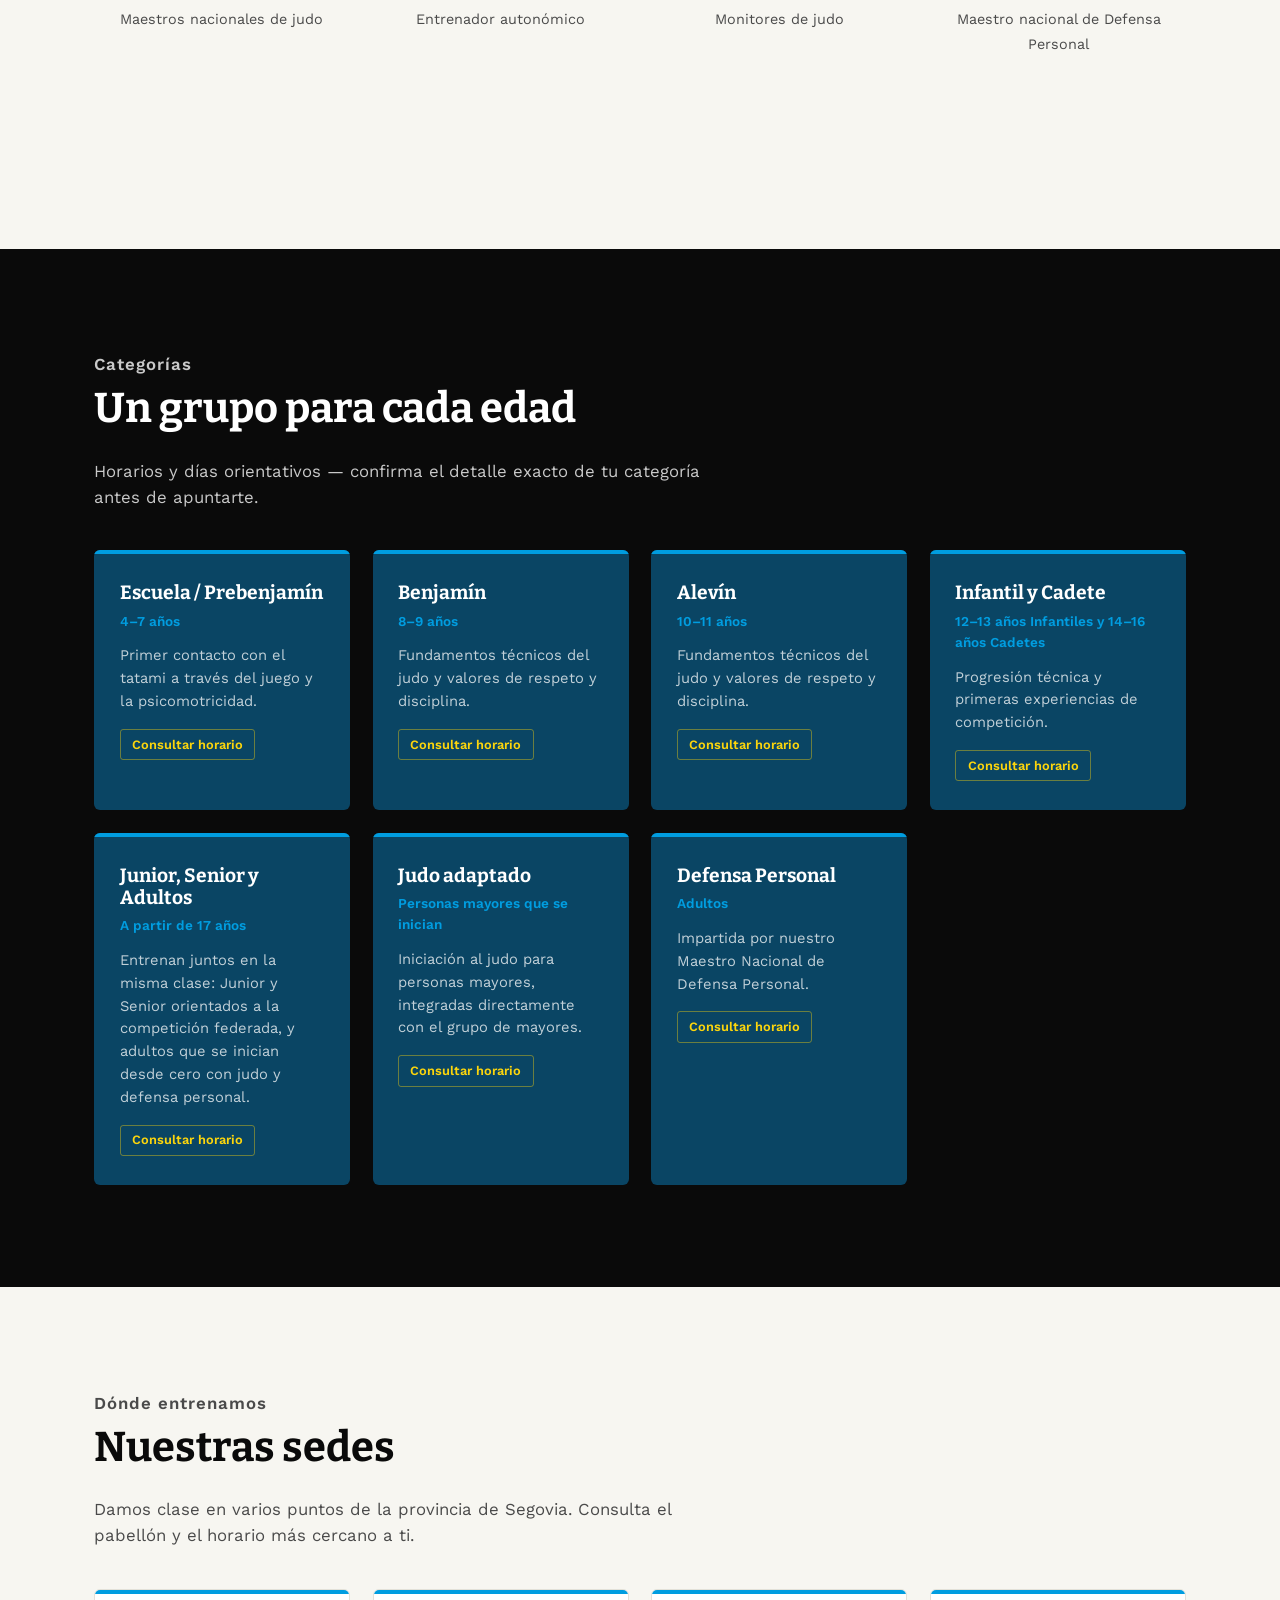
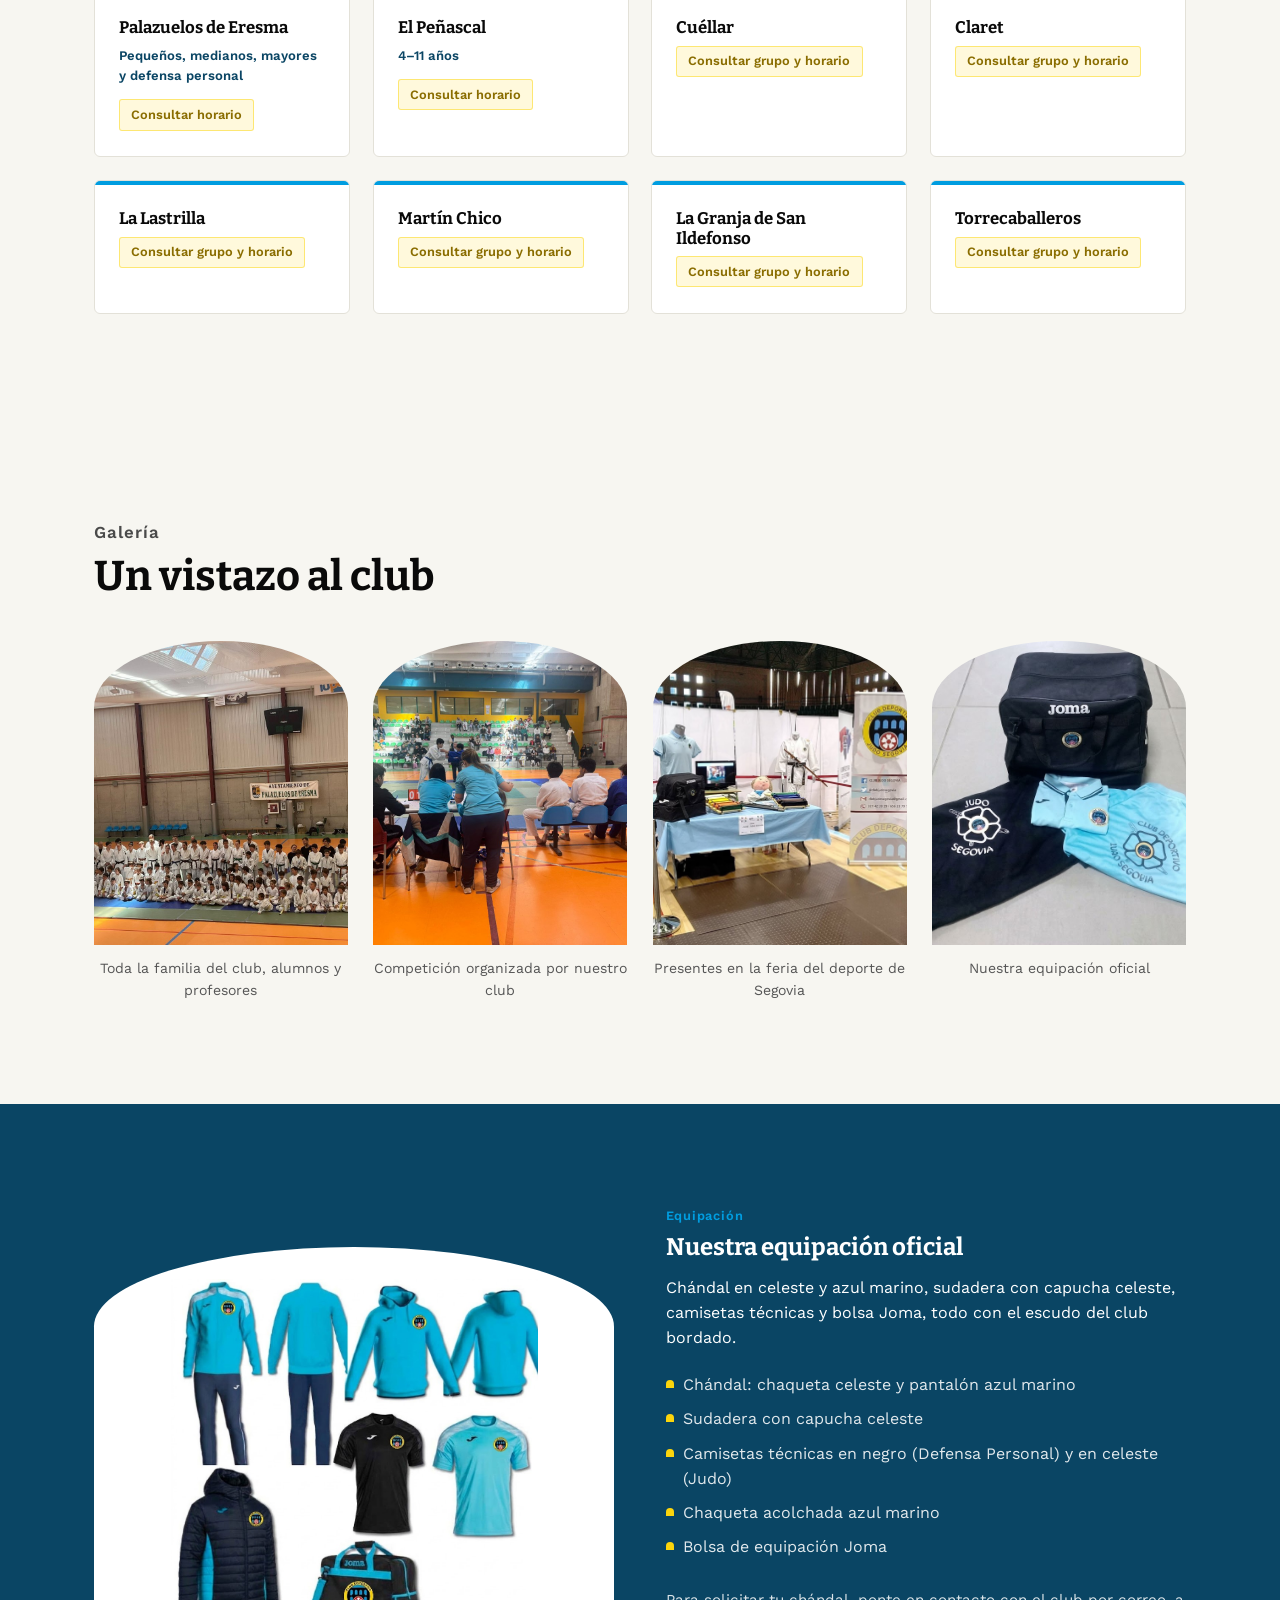
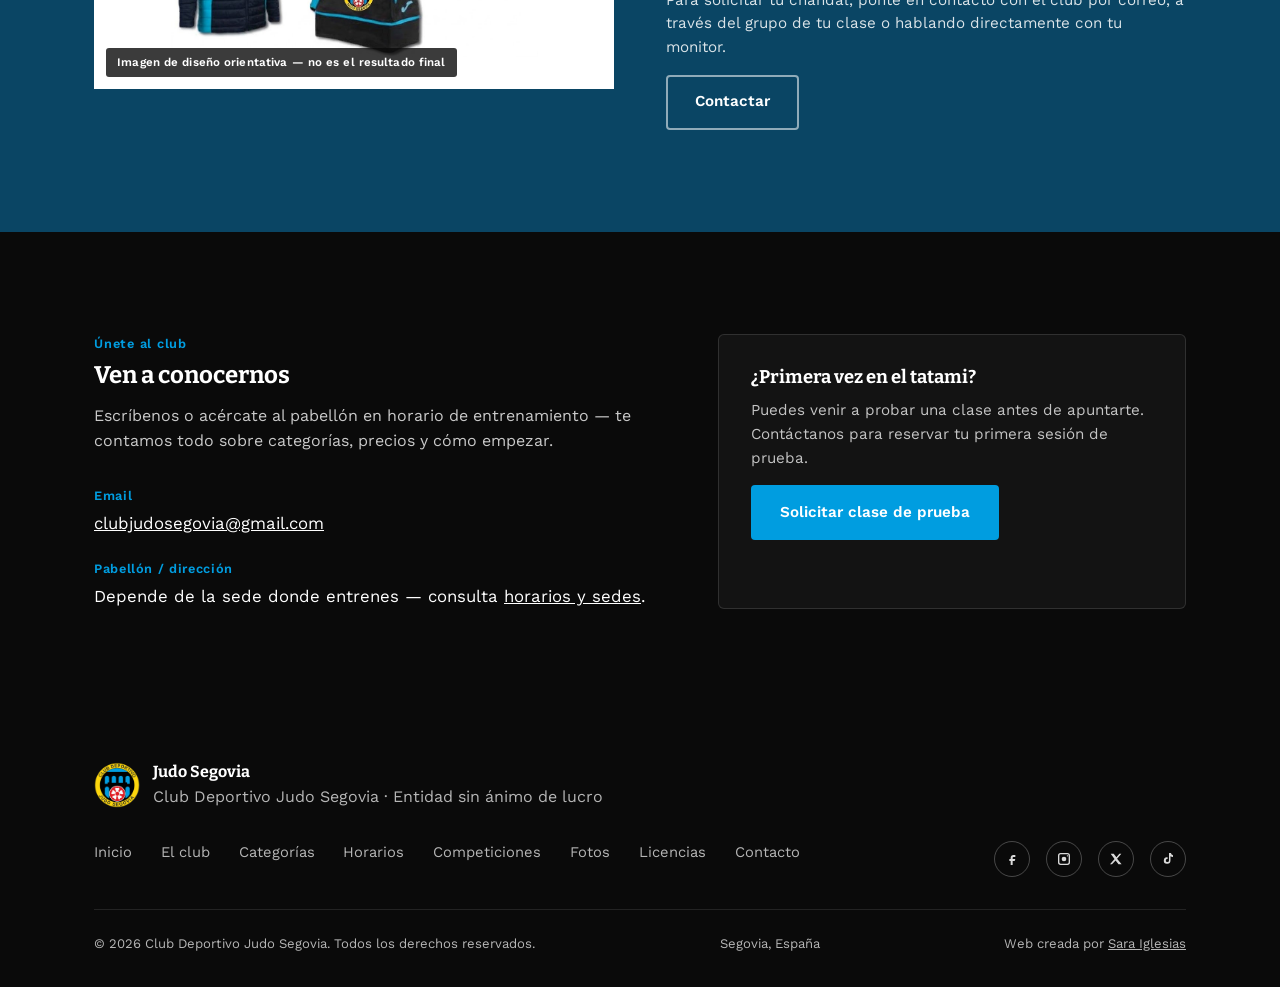
==== commit e7b8374a: "Actualización de la web: horarios, palmarés, licencias, redes y más" ====
--- a/index.html
+++ b/index.html
@@ -1,12 +1,25 @@
-<!doctype html>
+<!DOCTYPE html>
 <html lang="es">
 <head>
 <meta charset="UTF-8">
 <meta name="viewport" content="width=device-width, initial-scale=1">
-<title>Club Deportivo Judo Segovia</title>
-<meta name="description" content="Club Deportivo Judo Segovia — formación en judo para todas las edades. Categorías, competiciones y contacto.">
+<title>Club Deportivo Judo Segovia | Judo en Segovia | Clases de Judo Segovia</title>
+<meta name="description" content="Club Deportivo Judo Segovia — formación en judo para todas las edades en Segovia. Categorías, competiciones y contacto.">
+<meta name="robots" content="index, follow">
+<meta property="og:type" content="website">
+<meta property="og:locale" content="es_ES">
+<meta property="og:site_name" content="Club Deportivo Judo Segovia">
+<meta property="og:title" content="Club Deportivo Judo Segovia">
+<meta property="og:description" content="Club Deportivo Judo Segovia — formación en judo para todas las edades en Segovia. Categorías, competiciones y contacto.">
+<meta property="og:image" content="img/escudo.png">
+<meta name="twitter:card" content="summary">
+<meta name="twitter:title" content="Club Deportivo Judo Segovia">
+<meta name="twitter:description" content="Club Deportivo Judo Segovia — formación en judo para todas las edades en Segovia.">
+<meta name="twitter:image" content="img/escudo.png">
+<!-- Cuando la web tenga dominio propio: añadir aquí <link rel="canonical"> y convertir og:url / og:image / twitter:image a URLs absolutas -->
 <link rel="icon" type="image/png" href="img/escudo.png">
 <link rel="stylesheet" href="css/styles.css">
+<meta name="google-site-verification" content="cix1IBndwcqHI_Rqn7vLHufYGP5CzmaOHjOClFT9o2k" />
 </head>
 <body>
 
@@ -59,8 +72,8 @@
       <div class="split__text">
         <p class="section-label">Quiénes somos</p>
         <h2>Judo desde la base hasta la competición</h2>
-        <p>Somos un club de judo de Segovia sin ánimo de lucro, dedicado a la enseñanza de este deporte desde la base hasta la competición, trabajando los valores del judo — respeto, esfuerzo y disciplina — con alumnos de todas las edades.</p>
-        <p style="color:#8a8677; font-size:.9rem;"><em>[Sustituir por datos reales del club: año de fundación, trayectoria, logros.]</em></p>
+        <p>Somos un club de judo de Segovia, dedicado a la enseñanza de este deporte desde la base hasta la competición, trabajando los valores del judo — respeto, esfuerzo y disciplina — con alumnos de todas las edades.</p>
+        <p>Nacimos en Segovia en 1968 y desde entonces no hemos dejado de dar clase. En nuestra historia hemos conseguido dos oros y varios pódiums a nivel nacional en categoría absoluta, además de numerosas victorias y pódiums autonómicos en categorías inferiores, con presencia en los campeonatos nacionales de edades comprendidas entre los 11 y los 18 años, durante seis años consecutivos. Teniendo hasta quintos puestos en los campeonatos de españa universitarios (CEU)</p>
         <a href="historia.html" class="btn btn-outline-dark">Conoce nuestra historia</a>
       </div>
       <div class="split__media">
@@ -111,7 +124,7 @@
     <div class="cards-grid">
       <div class="card">
         <h3>Escuela / Prebenjamín</h3>
-        <span class="age">3–7 años</span>
+        <span class="age">4–7 años</span>
         <p>Primer contacto con el tatami a través del juego y la psicomotricidad.</p>
         <a href="horarios.html" class="schedule">Consultar horario</a>
       </div>
@@ -321,16 +334,16 @@
         <a href="index.html#contacto">Contacto</a>
       </nav>
       <div class="footer-social">
-        <a href="https://www.facebook.com/judosegovia/?locale=es_ES" aria-label="Facebook" target="_blank" rel="noopener">
+        <a href="https://www.facebook.com/share/1CdeyoE8x5/" aria-label="Facebook" target="_blank" rel="noopener">
           <svg viewBox="0 0 24 24"><path d="M14 9h3V6h-3c-2.2 0-4 1.8-4 4v2H8v3h2v6h3v-6h3l1-3h-4v-2c0-.6.4-1 1-1Z"/></svg>
         </a>
-        <a href="https://www.instagram.com/judoclubsegovia/" aria-label="Instagram" target="_blank" rel="noopener">
+        <a href="https://www.instagram.com/clubjudosegovia" aria-label="Instagram" target="_blank" rel="noopener">
           <svg viewBox="0 0 24 24"><path d="M12 8.5a3.5 3.5 0 1 0 0 7 3.5 3.5 0 0 0 0-7ZM7 3h10a4 4 0 0 1 4 4v10a4 4 0 0 1-4 4H7a4 4 0 0 1-4-4V7a4 4 0 0 1 4-4Zm0 2a2 2 0 0 0-2 2v10a2 2 0 0 0 2 2h10a2 2 0 0 0 2-2V7a2 2 0 0 0-2-2H7Zm10.2 1.3a1 1 0 1 1 0 2 1 1 0 0 1 0-2Z"/></svg>
         </a>
         <a href="#" aria-label="X (Twitter)" title="[añadir enlace real de X]">
           <svg viewBox="0 0 24 24"><path d="M4 4h4.6l4 5.4L17 4h3l-6.4 7.6L20.4 20h-4.6l-4.4-5.9L6 20H3l6.8-8.1L4 4Z"/></svg>
         </a>
-        <a href="#" aria-label="TikTok" title="[añadir enlace real de TikTok]">
+        <a href="https://www.tiktok.com/@clubjudosegovia" aria-label="TikTok" target="_blank" rel="noopener">
           <svg viewBox="0 0 24 24"><path d="M14 3h2.5c.2 1.6 1.4 2.9 3 3.2V9c-1.4 0-2.7-.4-3.8-1.1v6.4a5 5 0 1 1-4.3-5v2.6a2.4 2.4 0 1 0 2.1 2.4V3Z"/></svg>
         </a>
       </div>
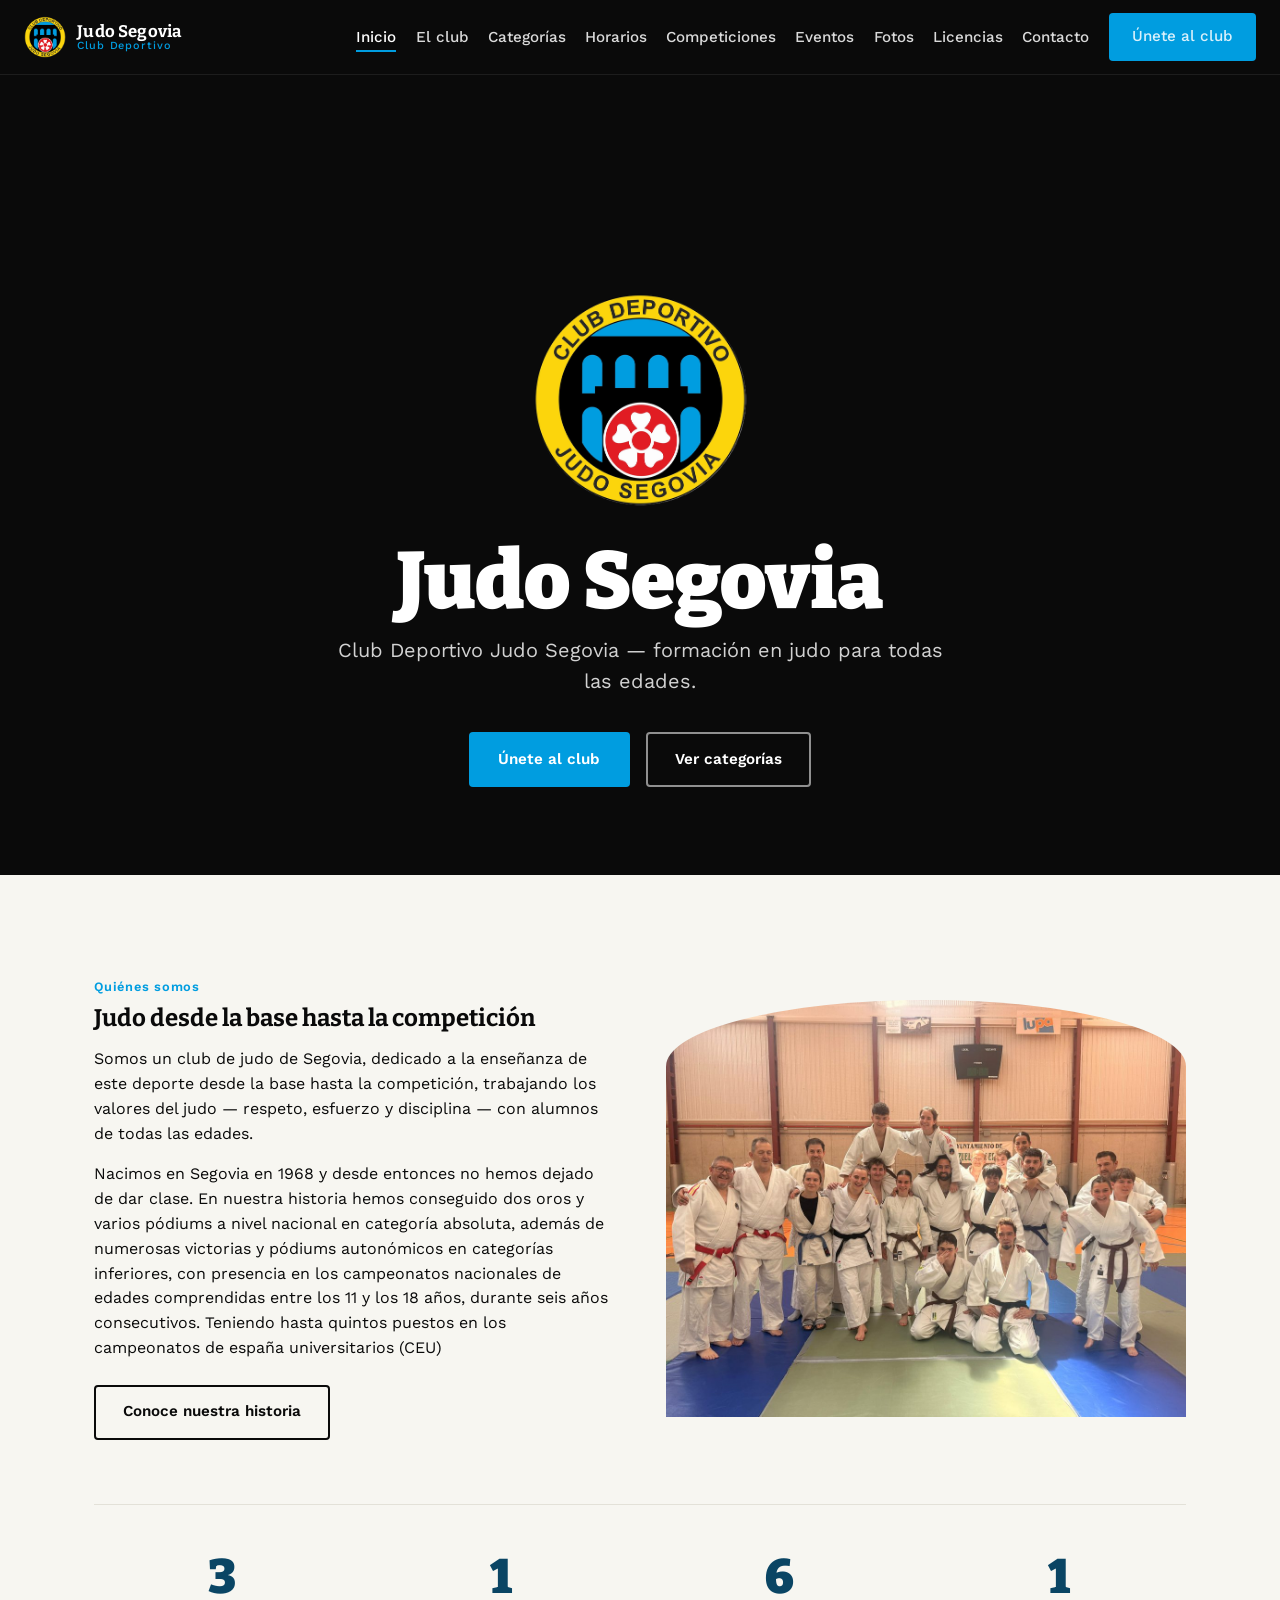
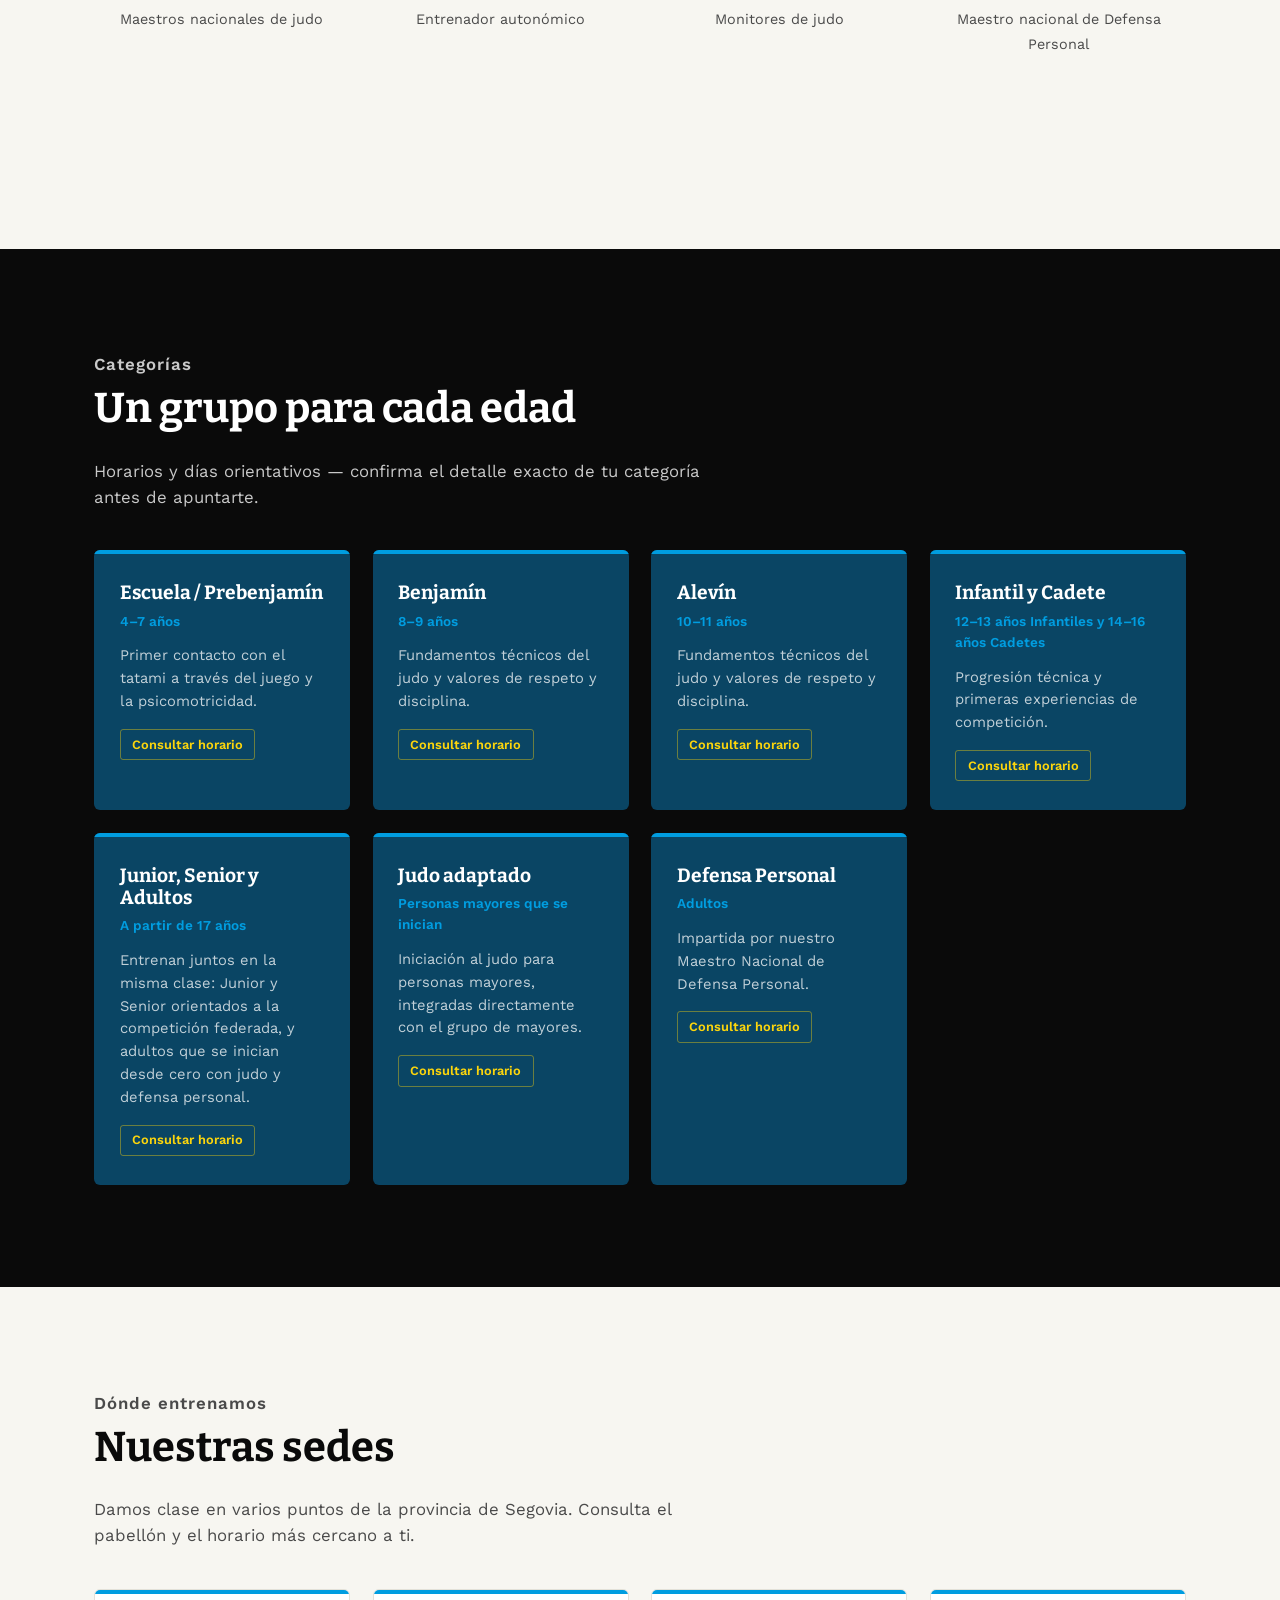
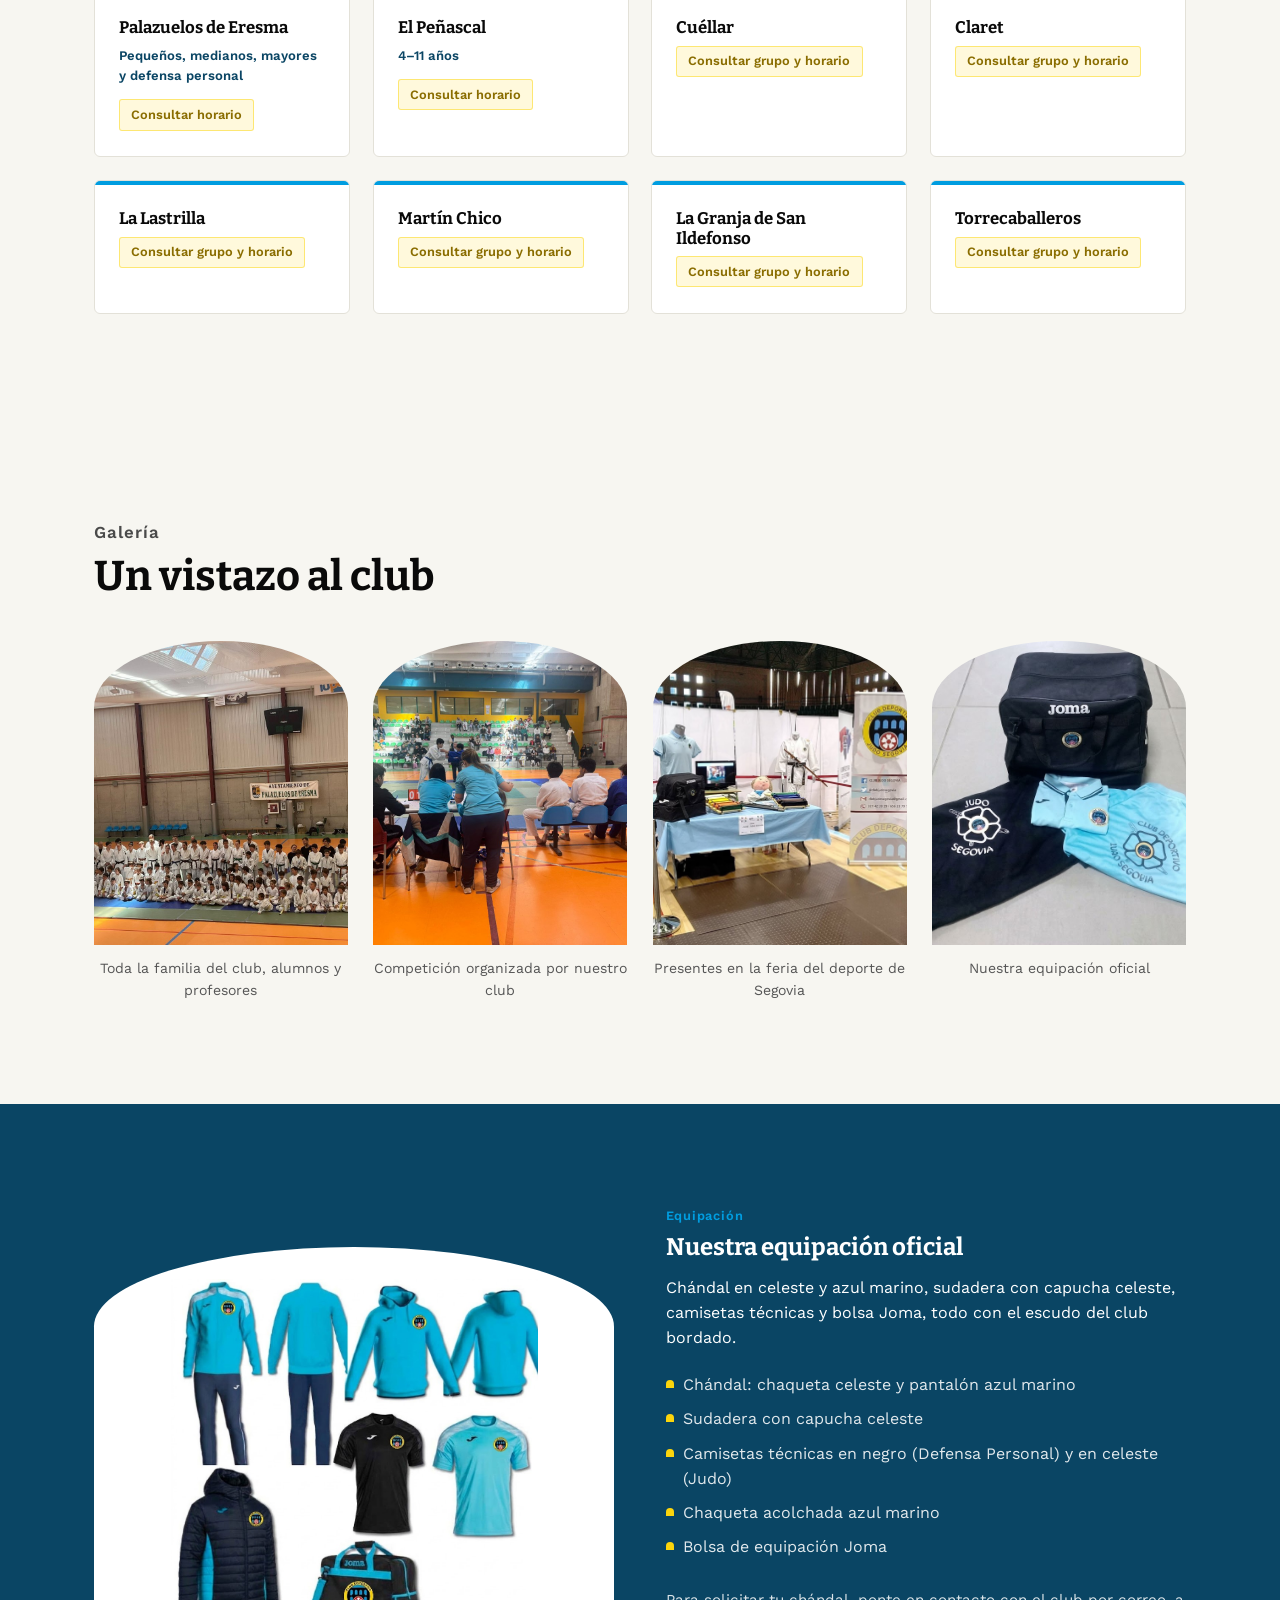
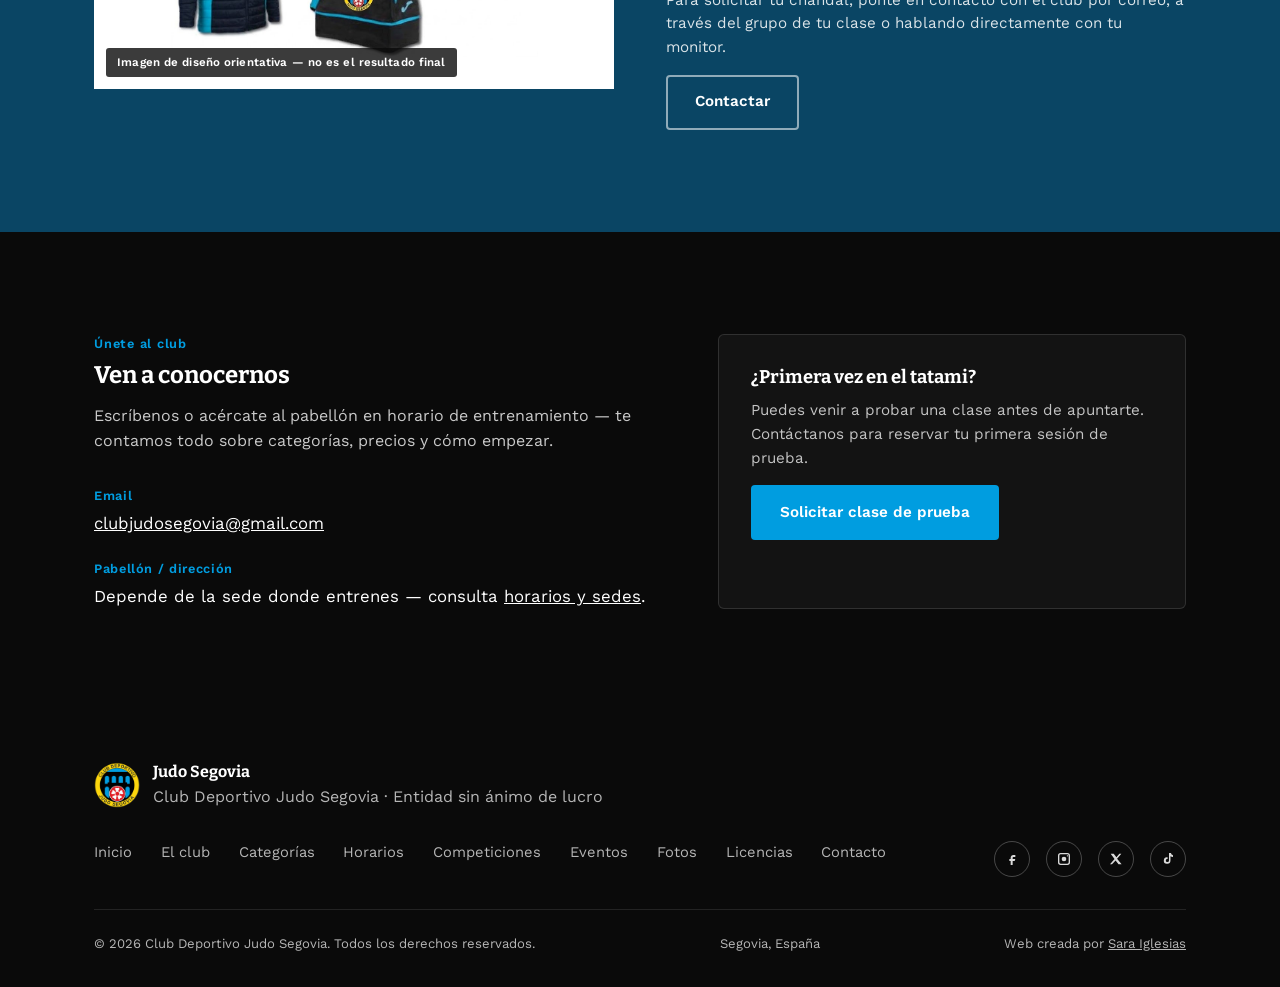
==== commit c5d2c7b2: "Nueva página de Eventos, agenda de competiciones con paso automático a pasadas, provinciales, palmar" ====
--- a/index.html
+++ b/index.html
@@ -36,6 +36,7 @@
         <li><a href="index.html#categorias">Categorías</a></li>
         <li><a href="horarios.html">Horarios</a></li>
         <li><a href="competiciones.html">Competiciones</a></li>
+        <li><a href="eventos.html">Eventos</a></li>
         <li><a href="fotos.html">Fotos</a></li>
         <li><a href="licencias.html">Licencias</a></li>
         <li><a href="index.html#contacto">Contacto</a></li>
@@ -329,6 +330,7 @@
         <a href="index.html#categorias">Categorías</a>
         <a href="horarios.html">Horarios</a>
         <a href="competiciones.html">Competiciones</a>
+        <a href="eventos.html">Eventos</a>
         <a href="fotos.html">Fotos</a>
         <a href="licencias.html">Licencias</a>
         <a href="index.html#contacto">Contacto</a>
--- a/css/styles.css
+++ b/css/styles.css
@@ -141,11 +141,14 @@
   display: flex;
   align-items: center;
   justify-content: space-between;
+  gap: 1.5rem;
   height: 74px;
+  max-width: 1320px;
 }
 .brand {
   display: flex;
   align-items: center;
+  flex-shrink: 0;
   gap: .7rem;
   text-decoration: none;
   color: var(--white);
@@ -157,6 +160,7 @@
   font-size: 1.05rem;
   line-height: 1.1;
   letter-spacing: .01em;
+  white-space: nowrap;
 }
 .brand-name small {
   display: block;
@@ -167,10 +171,10 @@
   letter-spacing: .08em;
 }
 
-.main-nav { display: flex; align-items: center; gap: 2.2rem; }
+.main-nav { display: flex; align-items: center; flex-shrink: 0; gap: clamp(1rem, 1.6vw, 2.2rem); }
 .main-nav ul {
   display: flex;
-  gap: 1.9rem;
+  gap: clamp(.9rem, 1.5vw, 1.9rem);
   list-style: none;
   margin: 0; padding: 0;
 }
@@ -179,11 +183,13 @@
   color: rgba(255,255,255,.85);
   font-weight: 500;
   font-size: .95rem;
+  white-space: nowrap;
   padding: .3rem 0;
   border-bottom: 2px solid transparent;
   transition: color .2s ease, border-color .2s ease;
 }
 .main-nav a:hover, .main-nav a.is-active { color: var(--white); border-color: var(--celeste); }
+.main-nav .btn { white-space: nowrap; padding: .65rem 1.3rem; border-bottom-width: 2px; }
 
 .nav-toggle {
   display: none;
@@ -205,7 +211,7 @@
 .nav-toggle[aria-expanded="true"] span:nth-child(2) { opacity: 0; }
 .nav-toggle[aria-expanded="true"] span:nth-child(3) { transform: translateY(-7px) rotate(-45deg); }
 
-@media (max-width: 860px) {
+@media (max-width: 1240px) {
   .main-nav {
     position: fixed;
     inset: 74px 0 0 0;
@@ -762,6 +768,9 @@
 .event-card h3 { font-size: 1.05rem; margin-bottom: .3rem; }
 .event-card p { margin-bottom: 0; color: #555; font-size: .9rem; }
 .event-list { display: grid; gap: 1.2rem; }
+.past-events { margin-top: clamp(2.5rem, 5vw, 3.5rem); }
+.past-events h3 { font-size: 1.3rem; margin-bottom: 1.2rem; }
+.past-events .event-card { opacity: .72; }
 
 .callout {
   border: 1px dashed rgba(255,255,255,.3);
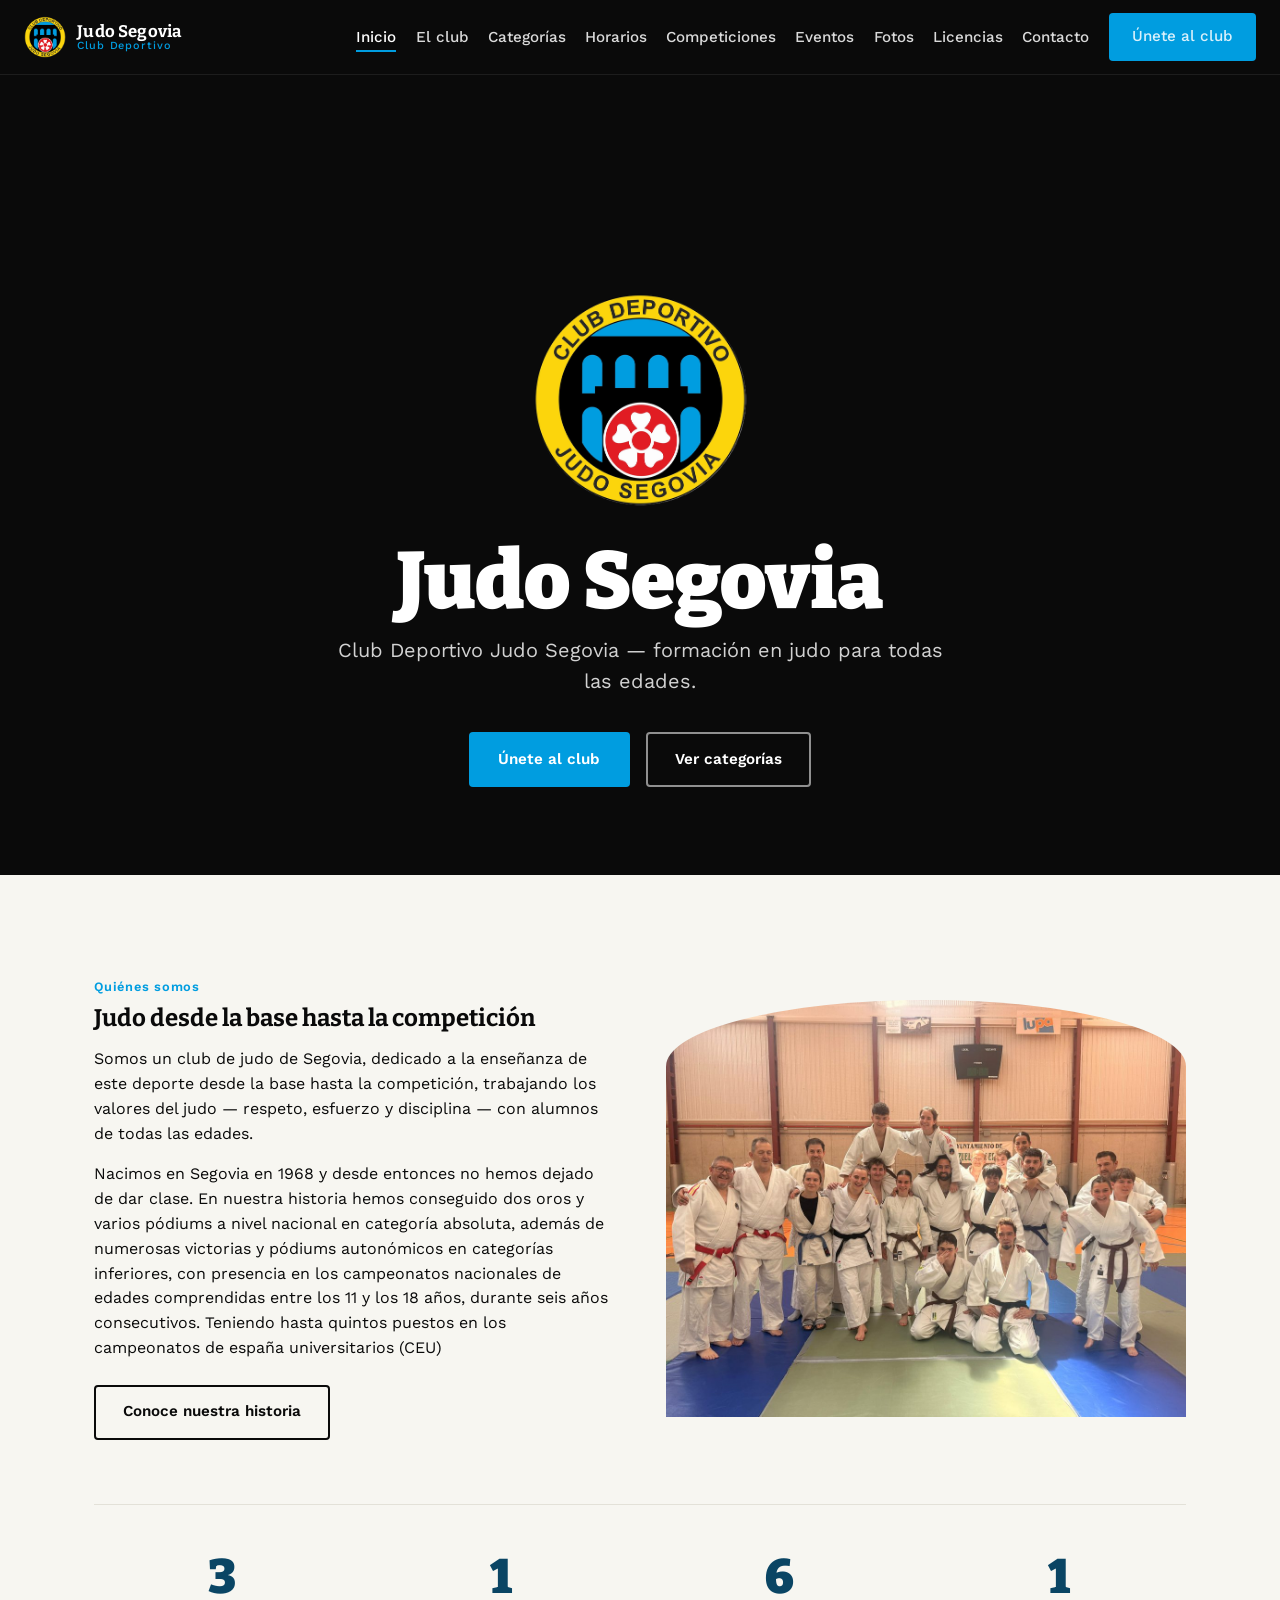
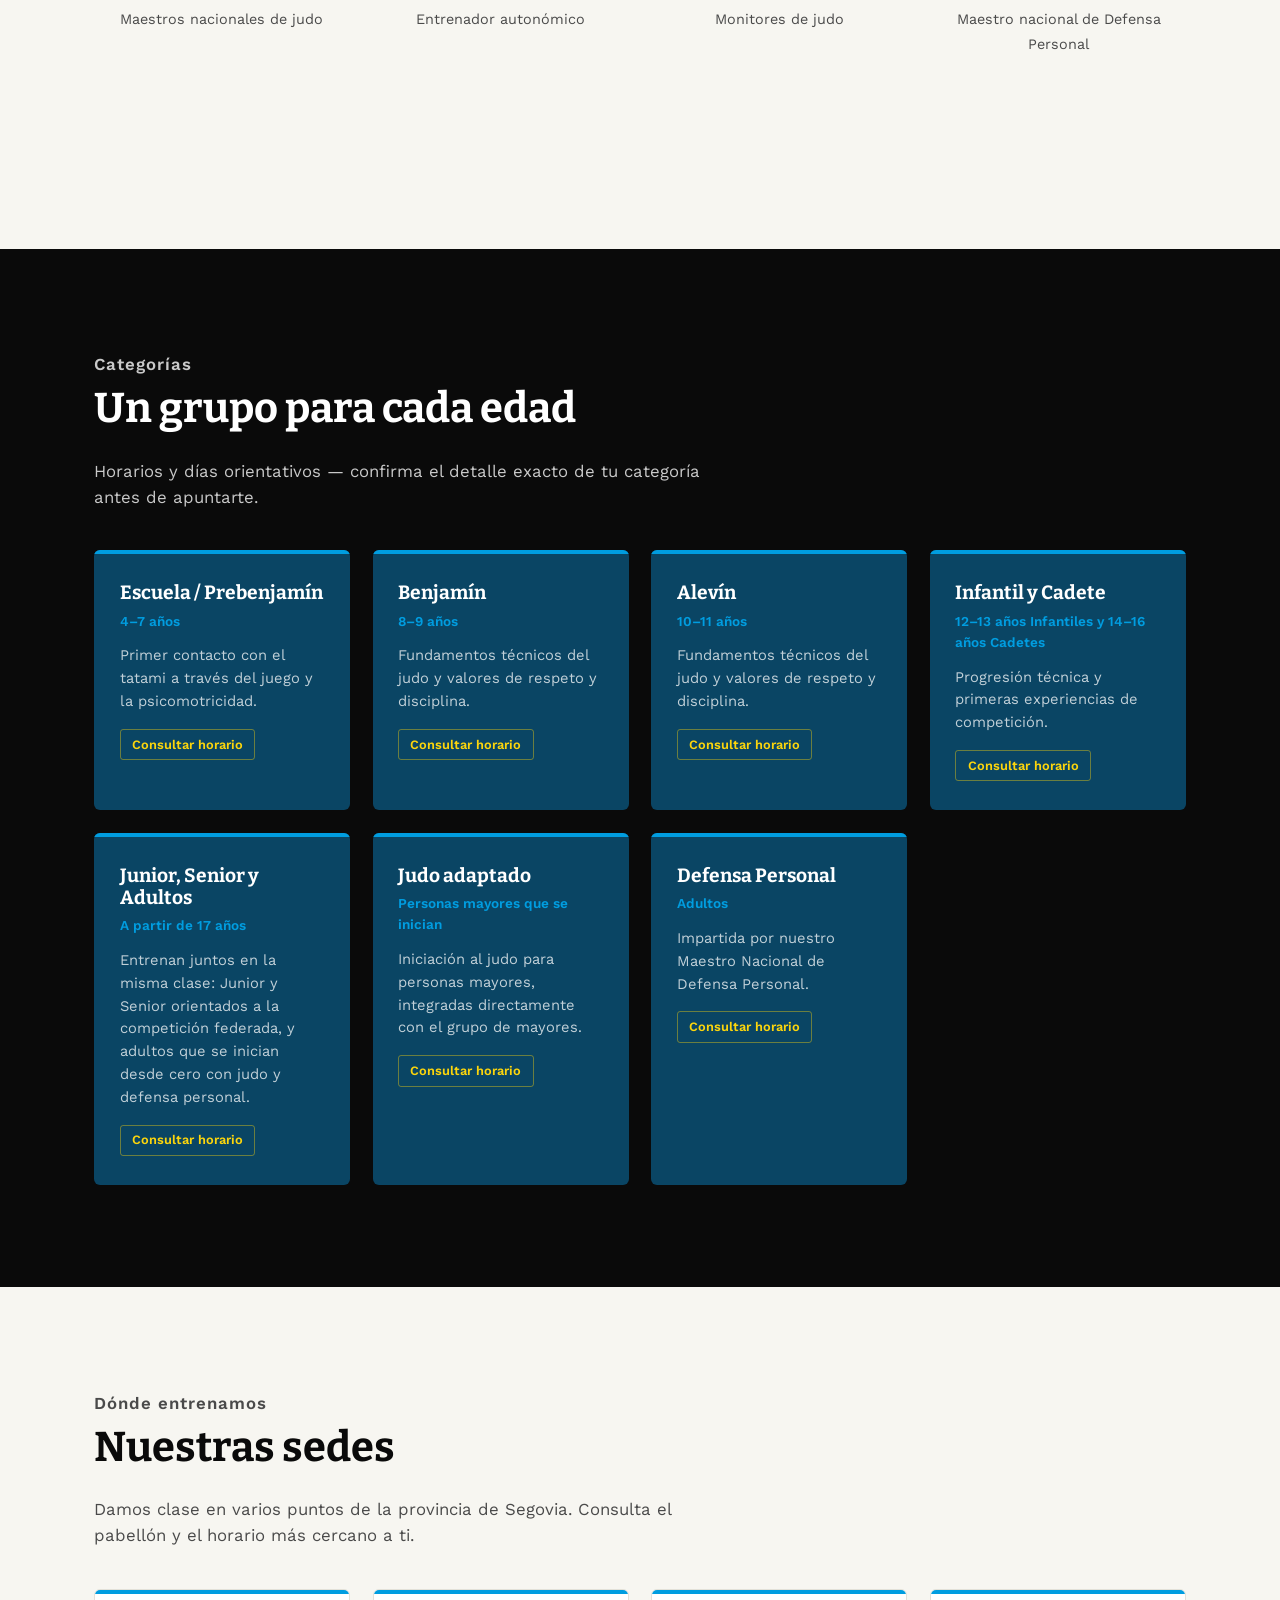
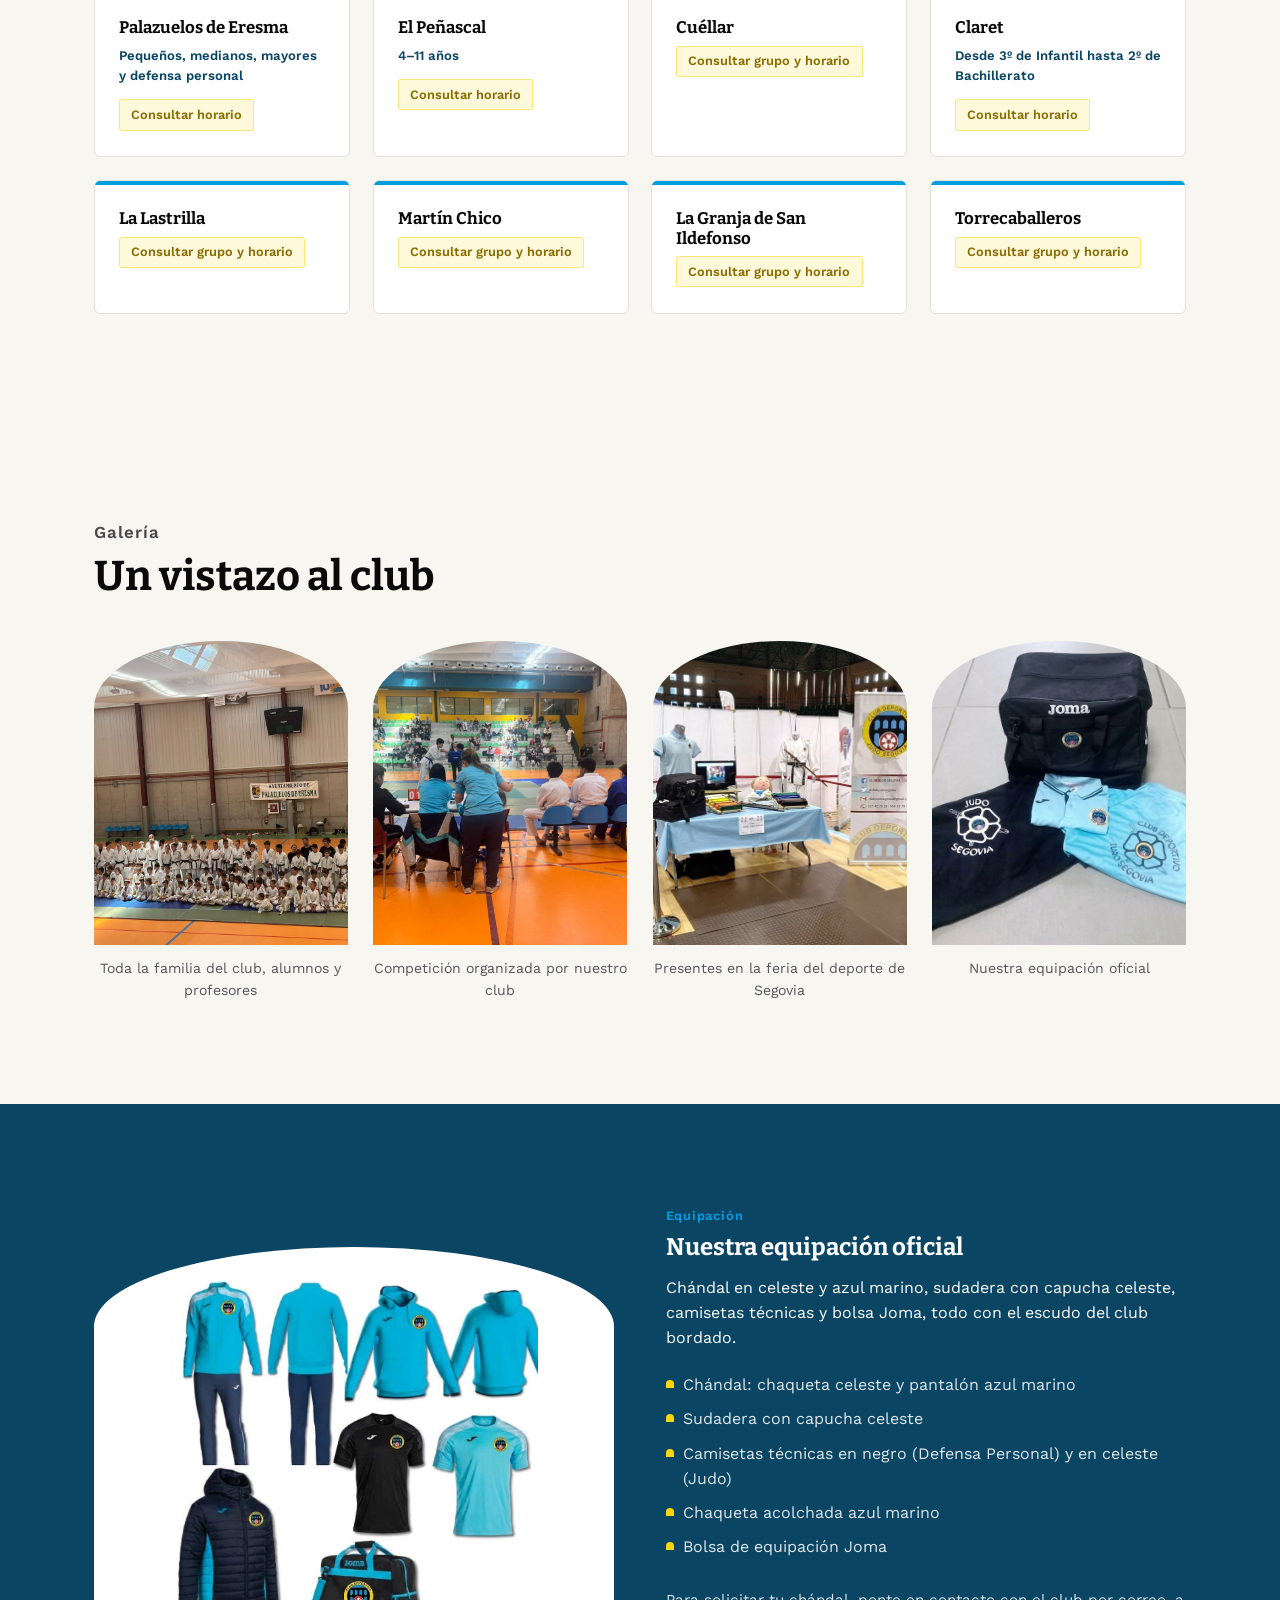
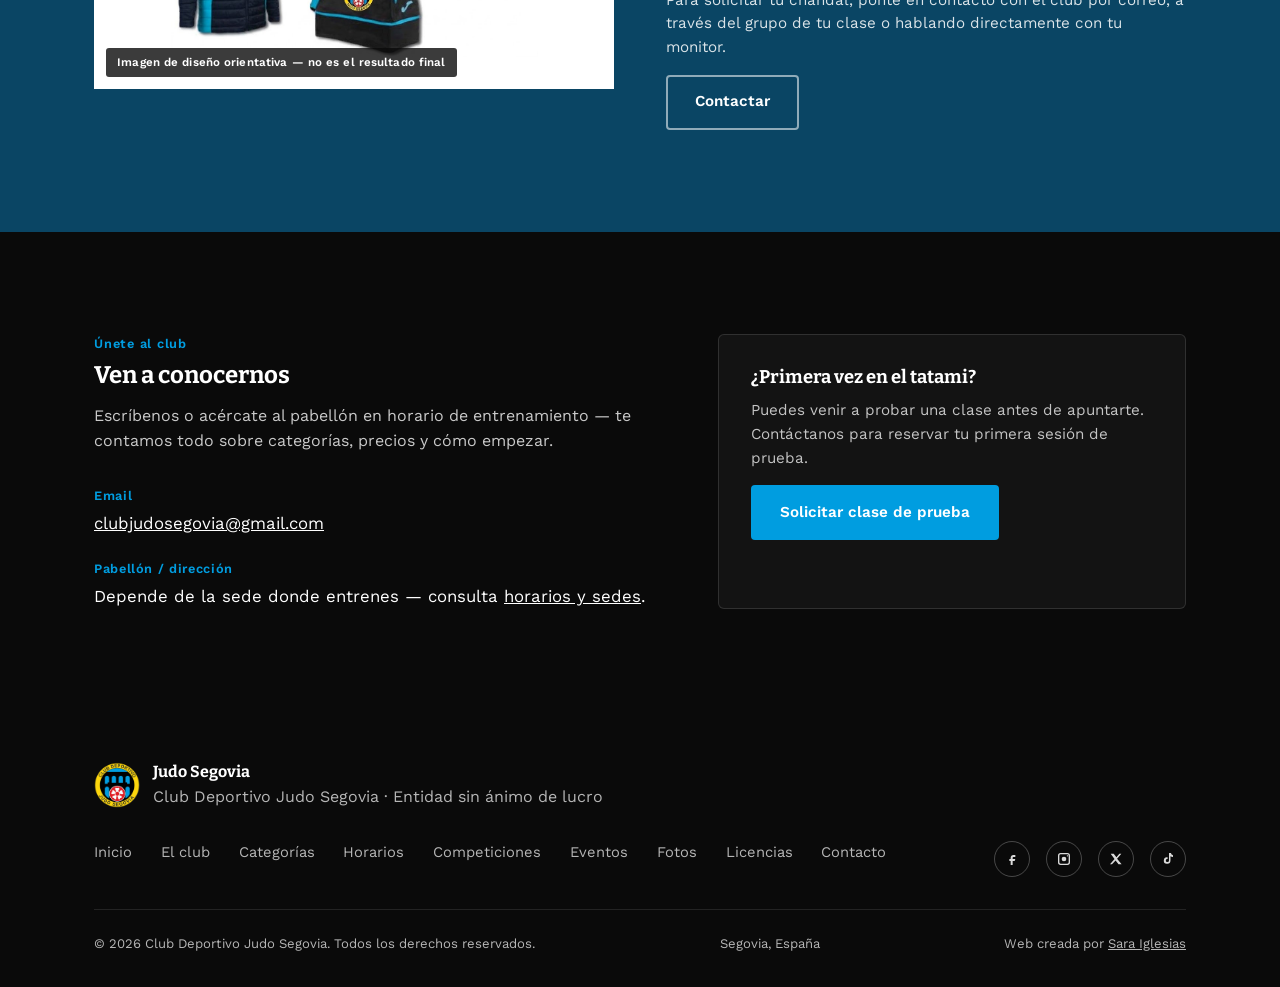
==== commit 17e36df1: "Horarios: datos de Claret curso 2026/2027 y cuota; tarjeta de Claret en Inicio" ====
--- a/index.html
+++ b/index.html
@@ -193,7 +193,8 @@
       </div>
       <div class="venue-card">
         <h3>Claret</h3>
-        <a href="horarios.html" class="schedule schedule--light">Consultar grupo y horario</a>
+        <span class="age">Desde 3º de Infantil hasta 2º de Bachillerato</span>
+        <a href="horarios.html" class="schedule schedule--light">Consultar horario</a>
       </div>
       <div class="venue-card">
         <h3>La Lastrilla</h3>
--- a/css/styles.css
+++ b/css/styles.css
@@ -721,6 +721,33 @@
 }
 .schedule-table tbody tr:hover { background: rgba(0,0,0,.02); }
 
+.license-grid {
+  display: grid;
+  grid-template-columns: repeat(auto-fit, minmax(min(260px, 100%), 1fr));
+  gap: 2rem 1.6rem;
+  align-items: start;
+}
+.license-card { margin: 0; }
+.license-card--featured {
+  grid-column: 1 / -1;
+  width: 100%;
+  max-width: 780px;
+  justify-self: center;
+}
+.license-card--featured figcaption { font-size: .95rem; }
+.license-card img {
+  width: 100%;
+  height: auto;
+  border-radius: 10px;
+  background: var(--white);
+}
+.license-card figcaption {
+  margin-top: .8rem;
+  font-size: .88rem;
+  color: rgba(255,255,255,.75);
+  text-align: center;
+}
+
 /* ==========================================================================
     Competiciones
    ========================================================================== */
@@ -768,6 +795,59 @@
 .event-card h3 { font-size: 1.05rem; margin-bottom: .3rem; }
 .event-card p { margin-bottom: 0; color: #555; font-size: .9rem; }
 .event-list { display: grid; gap: 1.2rem; }
+.event-filter {
+  display: flex;
+  flex-wrap: wrap;
+  align-items: center;
+  gap: .8rem 1.2rem;
+  margin-bottom: 1.6rem;
+}
+.event-filter__search {
+  flex: 1 1 220px;
+  max-width: 300px;
+  padding: .6rem .9rem;
+  font: inherit;
+  font-size: .9rem;
+  color: var(--ink);
+  background: var(--white);
+  border: 1px solid #c9c6ba;
+  border-radius: 6px;
+}
+.event-filter__search:focus-visible { outline: 2px solid var(--celeste); outline-offset: 1px; }
+.event-filter__chips { display: flex; flex-wrap: wrap; gap: .5rem; }
+.chip {
+  padding: .4rem .95rem;
+  font: inherit;
+  font-size: .85rem;
+  font-weight: 500;
+  color: var(--ink);
+  background: var(--white);
+  border: 1px solid #c9c6ba;
+  border-radius: 999px;
+  cursor: pointer;
+  transition: background-color .2s ease, color .2s ease, border-color .2s ease;
+}
+.chip:hover { border-color: var(--ink); }
+.chip[aria-pressed="true"] { background: var(--ink); color: var(--white); border-color: var(--ink); }
+.chip:focus-visible { outline: 2px solid var(--celeste); outline-offset: 2px; }
+.event-card.is-filtered-out, .past-events.is-filtered-out { display: none; }
+.events-empty { color: #8a8677; margin: 1.2rem 0 0; }
+.event-card p.event-place {
+  margin: 0 0 .25rem;
+  font-size: 1.02rem;
+  font-weight: 700;
+  color: var(--celeste-dark);
+}
+.event-details {
+  list-style: none;
+  margin: .8rem 0 0;
+  padding: 0;
+  display: grid;
+  gap: .35rem;
+  font-size: .88rem;
+  color: #555;
+}
+.event-details a { color: var(--celeste-dark); text-decoration: underline; }
 .past-events { margin-top: clamp(2.5rem, 5vw, 3.5rem); }
 .past-events h3 { font-size: 1.3rem; margin-bottom: 1.2rem; }
 .past-events .event-card { opacity: .72; }
